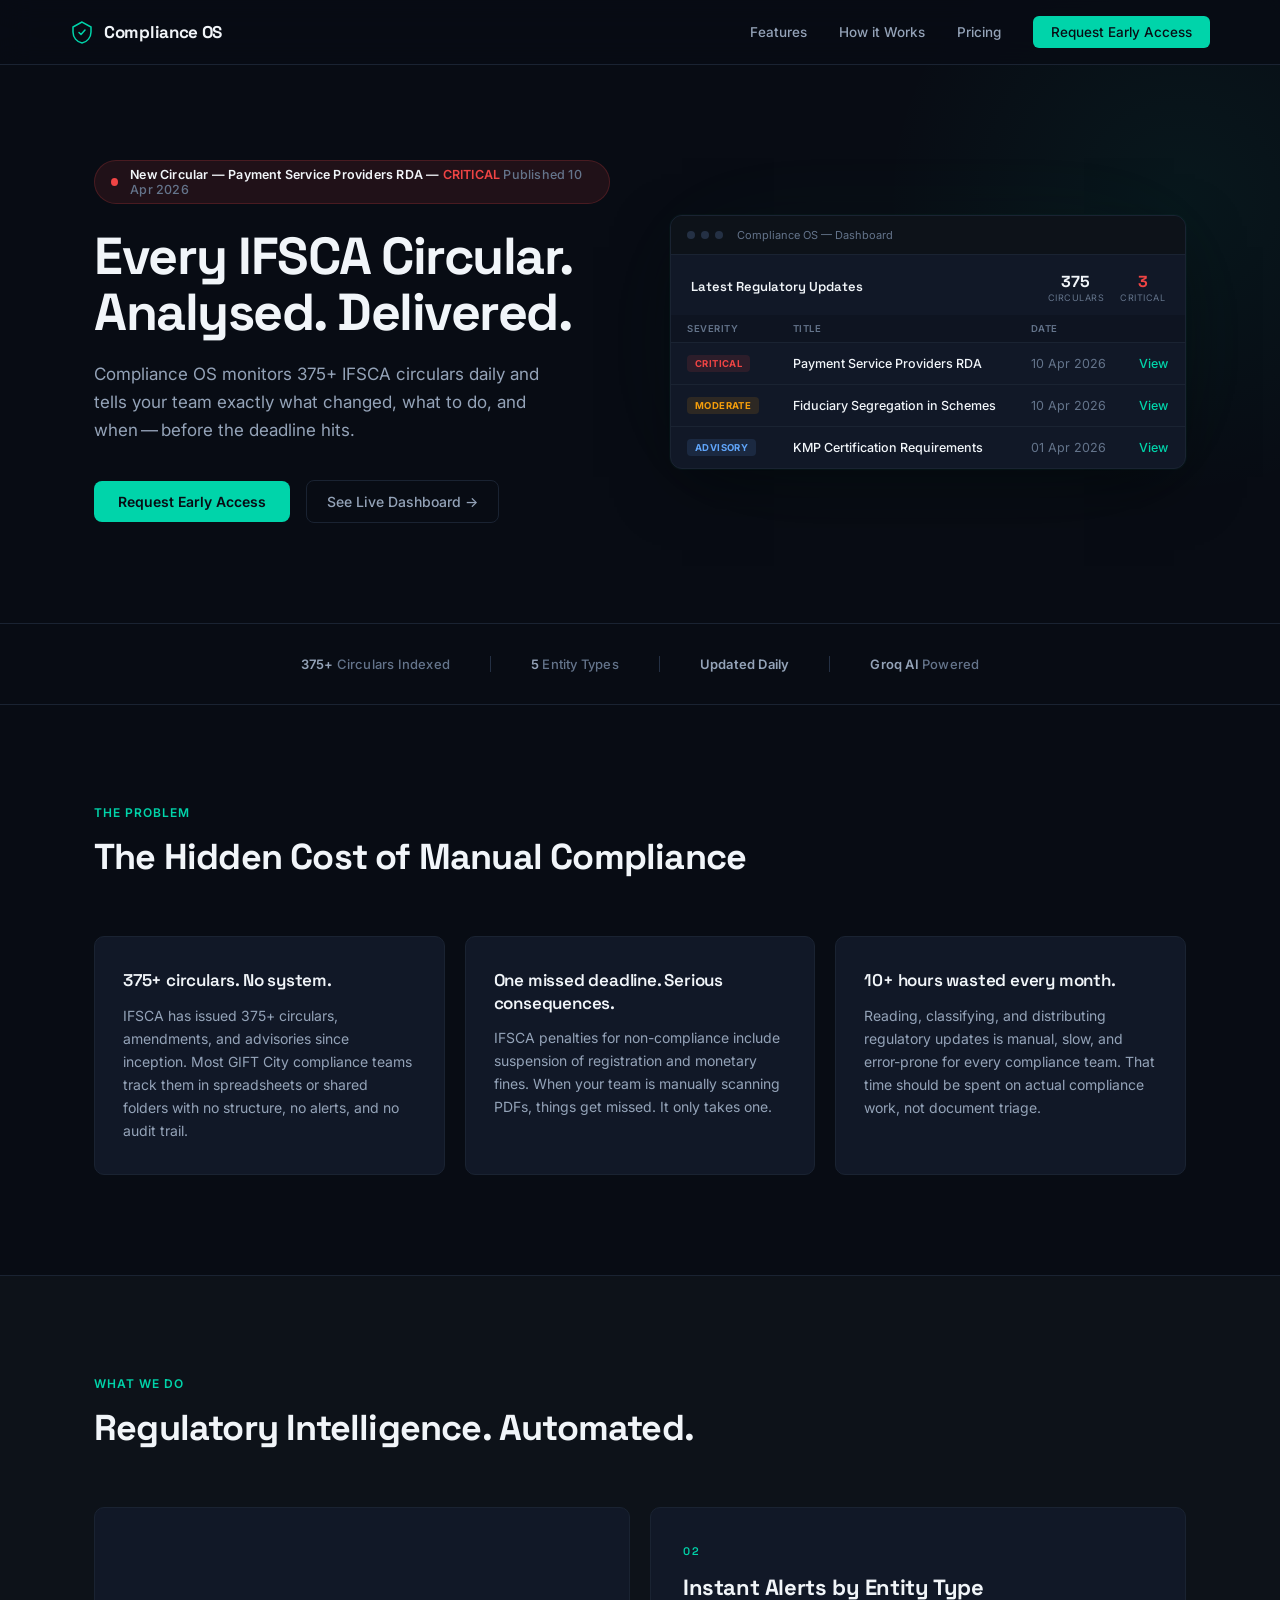
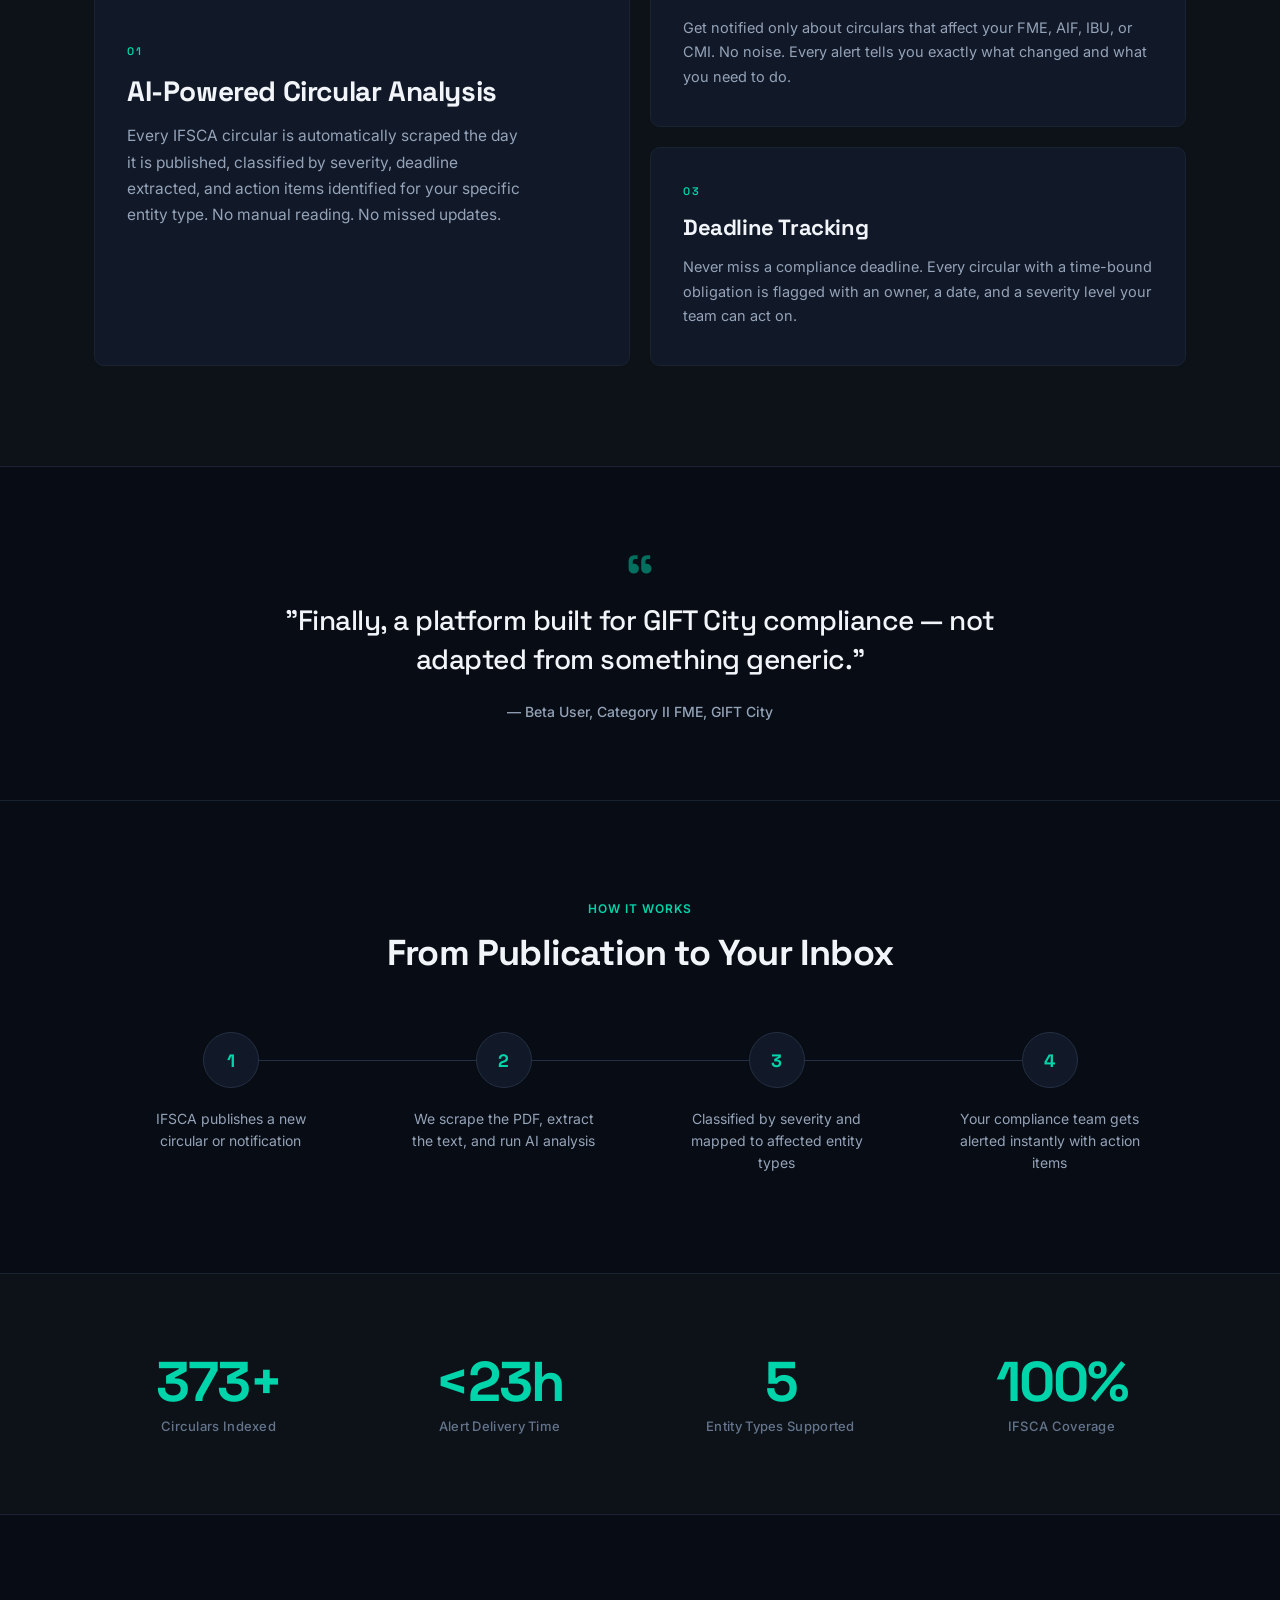
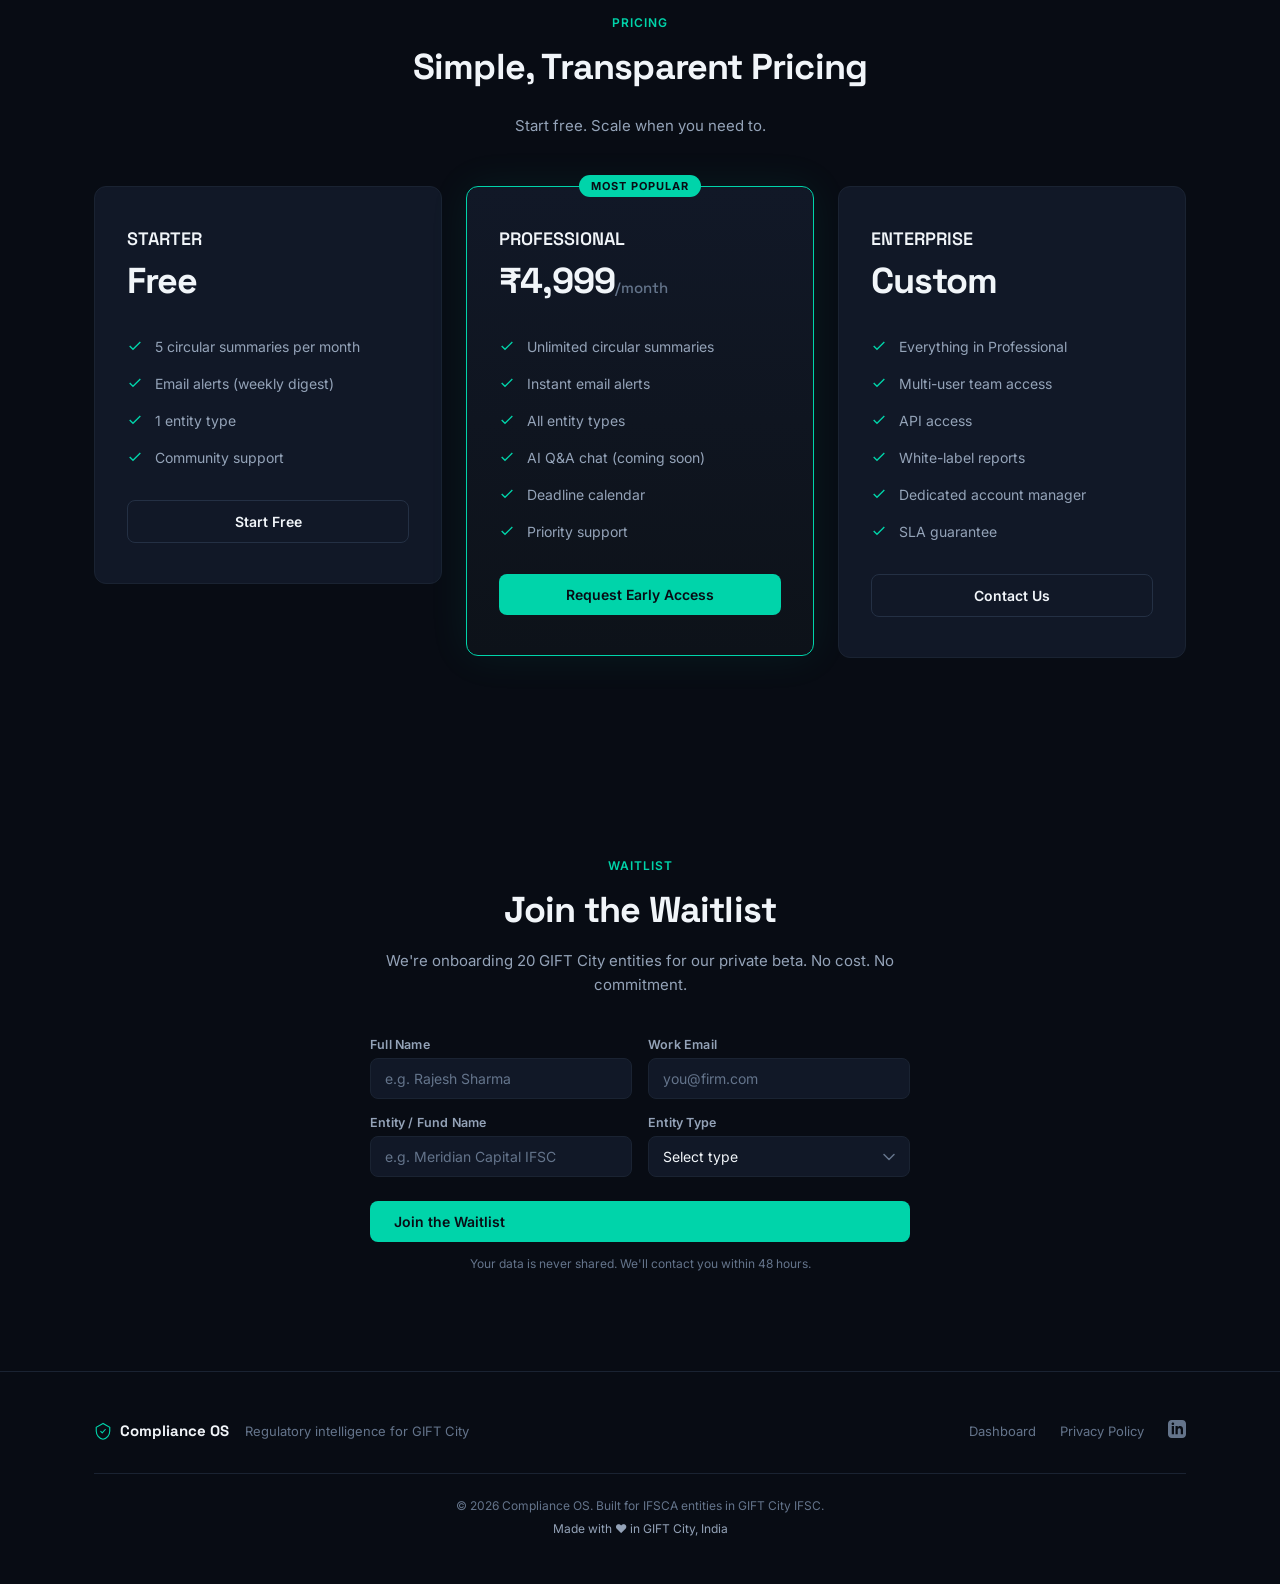
==== index.html @ b089cbf4 "feat: complete auth layer with Supabase cookie storage, dashboard guard, pricing + landing CTA routi" ====
<!DOCTYPE html>
<html lang="en">

<head>
    <meta charset="UTF-8">
    <meta name="viewport" content="width=device-width, initial-scale=1.0">
    <title>Compliance OS — Regulatory Intelligence for GIFT City</title>
    <meta name="description"
        content="Compliance OS monitors 375+ IFSCA circulars daily and tells your compliance team exactly what changed, what to do, and when — before the deadline hits.">
    <link rel="preconnect" href="https://fonts.googleapis.com">
    <link rel="preconnect" href="https://fonts.gstatic.com" crossorigin>
    <link
        href="https://fonts.googleapis.com/css2?family=Inter:wght@400;500;600&family=Space+Grotesk:wght@500;600;700&display=swap"
        rel="stylesheet">
    <style>
        /* ============================================================
           COMPLIANCE OS — Landing Page
           Design: Dark editorial, financial terminal aesthetic
           ============================================================ */

        *,
        *::before,
        *::after {
            margin: 0;
            padding: 0;
            box-sizing: border-box;
        }

        :root {
            --bg-base: #080C14;
            --bg-raised: #0D1219;
            --bg-surface: #111827;
            --bg-surface-hover: #151D2E;
            --border: #1A2332;
            --border-light: #243044;
            --teal: #00D4AA;
            --teal-dim: rgba(0, 212, 170, 0.08);
            --teal-glow: rgba(0, 212, 170, 0.15);
            --red: #EF4444;
            --amber: #F59E0B;
            --blue: #60A5FA;
            --text-primary: #F1F5F9;
            --text-secondary: #94A3B8;
            --text-muted: #64748B;
            --font-heading: 'Space Grotesk', -apple-system, sans-serif;
            --font-body: 'Inter', -apple-system, sans-serif;
        }

        html {
            scroll-behavior: smooth;
        }

        body {
            font-family: var(--font-body);
            background: var(--bg-base);
            color: var(--text-primary);
            -webkit-font-smoothing: antialiased;
            -moz-osx-font-smoothing: grayscale;
            overflow-x: hidden;
        }

        a {
            color: inherit;
            text-decoration: none;
        }

        /* ── Reveal Animations ──────────────────────────────── */

        .reveal {
            opacity: 0;
            transform: translateY(24px);
            transition: opacity 0.7s cubic-bezier(0.16, 1, 0.3, 1),
                transform 0.7s cubic-bezier(0.16, 1, 0.3, 1);
        }

        .reveal.visible {
            opacity: 1;
            transform: translateY(0);
        }

        .reveal-delay-1 {
            transition-delay: 0.1s;
        }

        .reveal-delay-2 {
            transition-delay: 0.2s;
        }

        .reveal-delay-3 {
            transition-delay: 0.3s;
        }

        .reveal-delay-4 {
            transition-delay: 0.4s;
        }

        /* ── Layout ─────────────────────────────────────────── */

        .container {
            max-width: 1140px;
            margin: 0 auto;
            padding: 0 24px;
        }

        section {
            padding: 100px 0;
        }

        /* ── Navbar ─────────────────────────────────────────── */

        .navbar {
            position: fixed;
            top: 0;
            left: 0;
            right: 0;
            z-index: 100;
            padding: 0 24px;
            background: rgba(8, 12, 20, 0.8);
            backdrop-filter: blur(16px);
            -webkit-backdrop-filter: blur(16px);
            border-bottom: 1px solid var(--border);
        }

        .navbar-inner {
            max-width: 1140px;
            margin: 0 auto;
            display: flex;
            align-items: center;
            justify-content: space-between;
            height: 64px;
        }

        .nav-logo {
            display: flex;
            align-items: center;
            gap: 10px;
        }

        .nav-logo svg {
            flex-shrink: 0;
        }

        .nav-logo-text {
            font-family: var(--font-heading);
            font-weight: 700;
            font-size: 17px;
            letter-spacing: -0.3px;
        }

        .nav-links {
            display: flex;
            align-items: center;
            gap: 32px;
        }

        .nav-links a {
            font-size: 13.5px;
            font-weight: 500;
            color: var(--text-secondary);
            transition: color 0.2s;
        }

        .nav-links a:hover {
            color: var(--text-primary);
        }

        .nav-cta {
            font-size: 13px;
            font-weight: 600;
            color: var(--bg-base) !important;
            background: var(--teal);
            padding: 8px 18px;
            border-radius: 6px;
            transition: opacity 0.2s, transform 0.2s;
        }

        .nav-cta:hover {
            opacity: 0.9;
            transform: translateY(-1px);
        }

        .nav-hamburger {
            display: none;
            background: none;
            border: none;
            color: var(--text-primary);
            cursor: pointer;
            padding: 4px;
        }

        /* ── Hero ───────────────────────────────────────────── */

        .hero {
            padding: 160px 0 100px;
            position: relative;
            overflow: hidden;
        }

        .hero-orb {
            position: absolute;
            width: 600px;
            height: 600px;
            border-radius: 50%;
            background: radial-gradient(circle, rgba(0, 212, 170, 0.06) 0%, transparent 70%);
            top: -100px;
            right: -200px;
            animation: orb-drift 20s ease-in-out infinite;
            pointer-events: none;
        }

        @keyframes orb-drift {

            0%,
            100% {
                transform: translate(0, 0) scale(1);
            }

            33% {
                transform: translate(-40px, 30px) scale(1.05);
            }

            66% {
                transform: translate(20px, -20px) scale(0.97);
            }
        }

        .hero-grid {
            display: grid;
            grid-template-columns: 1fr 1fr;
            gap: 60px;
            align-items: center;
            position: relative;
            z-index: 1;
        }

        .hero-eyebrow {
            display: inline-flex;
            align-items: center;
            gap: 8px;
            font-size: 12.5px;
            font-weight: 600;
            letter-spacing: 0.5px;
            text-transform: uppercase;
            color: var(--teal);
            margin-bottom: 20px;
        }

        .hero-eyebrow::before {
            content: '';
            width: 20px;
            height: 1px;
            background: var(--teal);
        }

        .hero h1 {
            font-family: var(--font-heading);
            font-size: 52px;
            font-weight: 700;
            line-height: 1.08;
            letter-spacing: -1.5px;
            margin-bottom: 20px;
        }

        .hero-sub {
            font-size: 17px;
            line-height: 1.65;
            color: var(--text-secondary);
            max-width: 480px;
            margin-bottom: 36px;
        }

        .hero-actions {
            display: flex;
            align-items: center;
            gap: 16px;
        }

        .btn-primary {
            display: inline-flex;
            align-items: center;
            gap: 8px;
            font-family: var(--font-body);
            font-size: 14px;
            font-weight: 600;
            color: var(--bg-base);
            background: var(--teal);
            padding: 12px 24px;
            border-radius: 8px;
            border: none;
            cursor: pointer;
            transition: opacity 0.2s, transform 0.15s;
        }

        .btn-primary:hover {
            opacity: 0.9;
            transform: translateY(-1px);
        }

        .btn-ghost {
            display: inline-flex;
            align-items: center;
            gap: 6px;
            font-family: var(--font-body);
            font-size: 14px;
            font-weight: 500;
            color: var(--text-secondary);
            padding: 12px 20px;
            border-radius: 8px;
            border: 1px solid var(--border);
            background: transparent;
            cursor: pointer;
            transition: color 0.2s, border-color 0.2s;
        }

        .btn-ghost:hover {
            color: var(--text-primary);
            border-color: var(--border-light);
        }

        /* Hero Dashboard Mockup */

        .hero-mockup {
            background: var(--bg-surface);
            border: 1px solid var(--border);
            border-radius: 12px;
            overflow: hidden;
            box-shadow:
                0 0 0 1px rgba(0, 212, 170, 0.03),
                0 20px 60px -12px rgba(0, 0, 0, 0.5),
                0 0 120px -40px rgba(0, 212, 170, 0.08);
        }

        .mockup-bar {
            display: flex;
            align-items: center;
            gap: 6px;
            padding: 12px 16px;
            border-bottom: 1px solid var(--border);
            background: var(--bg-raised);
        }

        .mockup-dot {
            width: 8px;
            height: 8px;
            border-radius: 50%;
            background: var(--border-light);
        }

        .mockup-bar-title {
            font-size: 11px;
            color: var(--text-muted);
            margin-left: 8px;
        }

        .mockup-header {
            display: flex;
            align-items: center;
            justify-content: space-between;
            padding: 16px 20px 12px;
        }

        .mockup-h {
            font-family: var(--font-heading);
            font-size: 13px;
            font-weight: 600;
        }

        .mockup-stats {
            display: flex;
            gap: 16px;
        }

        .mockup-stat {
            text-align: center;
        }

        .mockup-stat-val {
            font-family: var(--font-heading);
            font-size: 16px;
            font-weight: 700;
        }

        .mockup-stat-label {
            font-size: 9px;
            color: var(--text-muted);
            text-transform: uppercase;
            letter-spacing: 0.5px;
        }

        .mockup-table {
            width: 100%;
            border-collapse: collapse;
        }

        .mockup-table th {
            text-align: left;
            padding: 8px 16px;
            font-size: 9.5px;
            font-weight: 600;
            text-transform: uppercase;
            letter-spacing: 0.5px;
            color: var(--text-muted);
            border-bottom: 1px solid var(--border);
            background: rgba(0, 0, 0, 0.15);
        }

        .mockup-table td {
            padding: 12px 16px;
            font-size: 12.5px;
            border-bottom: 1px solid var(--border);
        }

        .mockup-table tr:last-child td {
            border-bottom: none;
        }

        .badge {
            display: inline-block;
            padding: 3px 8px;
            border-radius: 4px;
            font-size: 9.5px;
            font-weight: 700;
            letter-spacing: 0.4px;
            text-transform: uppercase;
        }

        .badge-critical {
            background: rgba(239, 68, 68, 0.12);
            color: var(--red);
        }

        .badge-moderate {
            background: rgba(245, 158, 11, 0.12);
            color: var(--amber);
        }

        .badge-advisory {
            background: rgba(96, 165, 250, 0.12);
            color: var(--blue);
        }

        .mockup-title-text {
            color: var(--text-primary);
            font-weight: 500;
        }

        .mockup-date {
            color: var(--text-muted);
            font-size: 11.5px;
            white-space: nowrap;
        }

        .mockup-view {
            font-size: 11px;
            color: var(--teal);
            font-weight: 500;
            cursor: default;
        }

        /* ── Trust Bar ──────────────────────────────────────── */

        .trust-bar {
            padding: 32px 0;
            border-top: 1px solid var(--border);
            border-bottom: 1px solid var(--border);
        }

        .trust-items {
            display: flex;
            justify-content: center;
            align-items: center;
            gap: 40px;
            flex-wrap: wrap;
        }

        .trust-item {
            font-size: 13px;
            font-weight: 500;
            color: var(--text-muted);
            letter-spacing: 0.2px;
        }

        .trust-item strong {
            color: var(--text-secondary);
            font-weight: 600;
        }

        .trust-divider {
            width: 1px;
            height: 16px;
            background: var(--border-light);
        }

        /* ── Problem Section ────────────────────────────────── */

        .problem {
            background: var(--bg-base);
        }

        .section-label {
            font-size: 12px;
            font-weight: 600;
            letter-spacing: 1px;
            text-transform: uppercase;
            color: var(--teal);
            margin-bottom: 14px;
        }

        .section-heading {
            font-family: var(--font-heading);
            font-size: 36px;
            font-weight: 700;
            letter-spacing: -0.8px;
            margin-bottom: 56px;
        }

        .problem-grid {
            display: grid;
            grid-template-columns: repeat(3, 1fr);
            gap: 20px;
        }

        .problem-card {
            background: var(--bg-surface);
            border: 1px solid var(--border);
            border-radius: 10px;
            padding: 32px 28px;
            transition: border-color 0.3s, transform 0.3s;
        }

        .problem-card:hover {
            border-color: var(--border-light);
            transform: translateY(-2px);
        }

        .problem-card h3 {
            font-family: var(--font-heading);
            font-size: 17px;
            font-weight: 600;
            margin-bottom: 12px;
            line-height: 1.3;
            letter-spacing: -0.2px;
        }

        .problem-card p {
            font-size: 14px;
            line-height: 1.65;
            color: var(--text-secondary);
        }

        /* ── Features Section ───────────────────────────────── */

        .features {
            background: var(--bg-raised);
            border-top: 1px solid var(--border);
            border-bottom: 1px solid var(--border);
        }

        .features-grid {
            display: grid;
            grid-template-columns: 1fr 1fr;
            grid-template-rows: auto auto;
            gap: 20px;
        }

        .feature-card {
            background: var(--bg-surface);
            border: 1px solid var(--border);
            border-radius: 10px;
            padding: 36px 32px;
            transition: border-color 0.3s;
        }

        .feature-card:hover {
            border-color: var(--border-light);
        }

        .feature-card.feature-large {
            grid-row: 1 / 3;
            display: flex;
            flex-direction: column;
            justify-content: center;
        }

        .feature-number {
            font-family: var(--font-heading);
            font-size: 11px;
            font-weight: 600;
            color: var(--teal);
            text-transform: uppercase;
            letter-spacing: 1.5px;
            margin-bottom: 16px;
        }

        .feature-card h3 {
            font-family: var(--font-heading);
            font-size: 22px;
            font-weight: 700;
            letter-spacing: -0.4px;
            margin-bottom: 14px;
            line-height: 1.25;
        }

        .feature-large h3 {
            font-size: 28px;
        }

        .feature-card p {
            font-size: 14.5px;
            line-height: 1.7;
            color: var(--text-secondary);
        }

        .feature-large p {
            font-size: 15.5px;
            max-width: 400px;
        }

        /* ── How It Works ───────────────────────────────────── */

        .how {
            background: var(--bg-base);
        }

        .how .section-heading {
            text-align: center;
        }

        .how .section-label {
            text-align: center;
        }

        .steps {
            display: grid;
            grid-template-columns: repeat(4, 1fr);
            gap: 0;
            position: relative;
        }

        .steps::before {
            content: '';
            position: absolute;
            top: 28px;
            left: calc(12.5% + 14px);
            right: calc(12.5% + 14px);
            height: 1px;
            background: var(--border-light);
        }

        .step {
            text-align: center;
            position: relative;
            padding: 0 16px;
        }

        .step-num {
            width: 56px;
            height: 56px;
            border-radius: 50%;
            border: 1px solid var(--border-light);
            background: var(--bg-surface);
            display: inline-flex;
            align-items: center;
            justify-content: center;
            font-family: var(--font-heading);
            font-size: 18px;
            font-weight: 700;
            color: var(--teal);
            margin-bottom: 20px;
            position: relative;
            z-index: 1;
        }

        .step p {
            font-size: 14px;
            line-height: 1.55;
            color: var(--text-secondary);
            max-width: 200px;
            margin: 0 auto;
        }

        /* ── Stats Section ──────────────────────────────────── */

        .stats-section {
            background: var(--bg-raised);
            border-top: 1px solid var(--border);
            border-bottom: 1px solid var(--border);
            padding: 80px 0;
        }

        .stats-row {
            display: grid;
            grid-template-columns: repeat(4, 1fr);
            gap: 32px;
        }

        .stat-block {
            text-align: center;
        }

        .stat-number {
            font-family: var(--font-heading);
            font-size: 56px;
            font-weight: 700;
            letter-spacing: -2px;
            color: var(--teal);
            line-height: 1;
            margin-bottom: 8px;
        }

        .stat-desc {
            font-size: 13px;
            font-weight: 500;
            color: var(--text-muted);
            letter-spacing: 0.3px;
        }

        /* ── Early Access Form ──────────────────────────────── */

        .cta-section {
            background: var(--bg-base);
        }

        .cta-inner {
            max-width: 540px;
            margin: 0 auto;
        }

        .cta-inner .section-heading {
            text-align: center;
        }

        .cta-sub {
            text-align: center;
            font-size: 15px;
            line-height: 1.6;
            color: var(--text-secondary);
            margin-bottom: 40px;
            margin-top: -40px;
        }

        .form-group {
            margin-bottom: 16px;
        }

        .form-group label {
            display: block;
            font-size: 12.5px;
            font-weight: 600;
            color: var(--text-secondary);
            margin-bottom: 6px;
            letter-spacing: 0.2px;
        }

        .form-group input,
        .form-group select {
            width: 100%;
            padding: 11px 14px;
            background: var(--bg-surface);
            border: 1px solid var(--border);
            border-radius: 8px;
            color: var(--text-primary);
            font-family: var(--font-body);
            font-size: 14px;
            outline: none;
            transition: border-color 0.2s;
            -webkit-appearance: none;
        }

        .form-group input::placeholder {
            color: var(--text-muted);
        }

        .form-group input:focus,
        .form-group select:focus {
            border-color: var(--teal);
        }

        .form-group select {
            background-image: url("data:image/svg+xml,%3Csvg width='12' height='8' viewBox='0 0 12 8' fill='none' xmlns='http://www.w3.org/2000/svg'%3E%3Cpath d='M1 1.5L6 6.5L11 1.5' stroke='%2364748B' stroke-width='1.5' stroke-linecap='round' stroke-linejoin='round'/%3E%3C/svg%3E");
            background-repeat: no-repeat;
            background-position: right 14px center;
            padding-right: 36px;
        }

        .form-row {
            display: grid;
            grid-template-columns: 1fr 1fr;
            gap: 16px;
        }

        .form-submit {
            width: 100%;
            margin-top: 8px;
        }

        .form-note {
            text-align: center;
            font-size: 12px;
            color: var(--text-muted);
            margin-top: 14px;
        }

        /* ── Footer ─────────────────────────────────────────── */

        .footer {
            padding: 48px 0;
            border-top: 1px solid var(--border);
        }

        .footer-inner {
            display: flex;
            align-items: center;
            justify-content: space-between;
            flex-wrap: wrap;
            gap: 16px;
        }

        .footer-left {
            display: flex;
            align-items: center;
            gap: 16px;
        }

        .footer-logo {
            display: flex;
            align-items: center;
            gap: 8px;
        }

        .footer-logo-text {
            font-family: var(--font-heading);
            font-weight: 700;
            font-size: 15px;
        }

        .footer-tagline {
            font-size: 13px;
            color: var(--text-muted);
        }

        .footer-links {
            display: flex;
            align-items: center;
            gap: 24px;
        }

        .footer-links a {
            font-size: 13px;
            color: var(--text-muted);
            transition: color 0.2s;
        }

        .footer-links a:hover {
            color: var(--text-secondary);
        }

        .footer-copy {
            width: 100%;
            text-align: center;
            font-size: 12px;
            color: var(--text-muted);
            margin-top: 32px;
            padding-top: 24px;
            border-top: 1px solid var(--border);
        }

        /* ── Ticker ─────────────────────────────────────────── */
        .hero-ticker {
            display: inline-flex;
            align-items: center;
            gap: 12px;
            background: rgba(239, 68, 68, 0.1);
            border: 1px solid rgba(239, 68, 68, 0.2);
            padding: 6px 16px;
            border-radius: 100px;
            font-size: 12.5px;
            font-weight: 600;
            color: var(--text-primary);
            margin-bottom: 24px;
            letter-spacing: 0.2px;
        }

        .ticker-dot {
            width: 8px;
            height: 8px;
            background: var(--red);
            border-radius: 50%;
            position: relative;
        }

        .ticker-dot::after {
            content: '';
            position: absolute;
            top: -4px;
            left: -4px;
            right: -4px;
            bottom: -4px;
            border-radius: 50%;
            border: 2px solid var(--red);
            opacity: 0;
            animation: pulse 2s cubic-bezier(0.4, 0, 0.6, 1) infinite;
        }

        .ticker-highlight {
            color: var(--red);
        }

        .ticker-muted {
            color: var(--text-muted);
            font-weight: 500;
        }

        @keyframes pulse {
            0% {
                transform: scale(0.5);
                opacity: 0;
            }

            50% {
                opacity: 0.5;
            }

            100% {
                transform: scale(1.5);
                opacity: 0;
            }
        }

        /* ── Social Proof ───────────────────────────────────── */
        .testimonial {
            background: var(--bg-base);
            border-bottom: 1px solid var(--border);
            text-align: center;
            padding: 80px 0;
        }

        .testimonial-inner {
            max-width: 800px;
            margin: 0 auto;
        }

        .testimonial blockquote {
            font-family: var(--font-heading);
            font-size: 28px;
            line-height: 1.4;
            font-weight: 500;
            color: var(--text-primary);
            margin-bottom: 24px;
            position: relative;
            letter-spacing: -0.5px;
        }

        .testimonial blockquote::before {
            content: '\201C';
            display: block;
            font-size: 64px;
            color: var(--teal);
            line-height: 1;
            margin-bottom: -10px;
            opacity: 0.5;
        }

        .testimonial cite {
            display: block;
            font-style: normal;
            font-size: 14px;
            color: var(--text-secondary);
            font-weight: 500;
        }

        /* ── Pricing ────────────────────────────────────────── */
        .pricing {
            background: var(--bg-base);
        }

        .pricing-grid {
            display: grid;
            grid-template-columns: repeat(3, 1fr);
            gap: 24px;
            margin-top: 48px;
            align-items: start;
        }

        .pricing-card {
            background: var(--bg-surface);
            border: 1px solid var(--border);
            border-radius: 12px;
            padding: 40px 32px;
            position: relative;
            transition: transform 0.3s, border-color 0.3s;
        }

        .pricing-card:hover {
            border-color: var(--border-light);
            transform: translateY(-4px);
        }

        .pricing-card.popular {
            border-color: var(--teal);
            box-shadow: 0 0 40px rgba(0, 212, 170, 0.08);
            background: linear-gradient(180deg, rgba(17, 24, 39, 1) 0%, rgba(13, 18, 25, 1) 100%);
        }

        .pricing-badge {
            position: absolute;
            top: -12px;
            left: 50%;
            transform: translateX(-50%);
            background: var(--teal);
            color: var(--bg-base);
            font-size: 11px;
            font-weight: 700;
            padding: 4px 12px;
            border-radius: 100px;
            text-transform: uppercase;
            letter-spacing: 1px;
        }

        .pricing-tier {
            font-family: var(--font-heading);
            font-size: 18px;
            font-weight: 600;
            color: var(--text-primary);
            margin-bottom: 8px;
        }

        .pricing-price {
            font-family: var(--font-heading);
            font-size: 36px;
            font-weight: 700;
            margin-bottom: 8px;
            letter-spacing: -1px;
        }

        .pricing-price span {
            font-size: 15px;
            color: var(--text-muted);
            font-weight: 500;
            letter-spacing: 0;
        }

        .pricing-features {
            list-style: none;
            margin: 32px 0;
        }

        .pricing-features li {
            display: flex;
            align-items: flex-start;
            gap: 12px;
            font-size: 14px;
            color: var(--text-secondary);
            margin-bottom: 16px;
            line-height: 1.5;
        }

        .pricing-features li svg {
            flex-shrink: 0;
            color: var(--teal);
            margin-top: 2px;
        }

        .pricing-btn {
            display: block;
            width: 100%;
            text-align: center;
            padding: 12px;
            border-radius: 8px;
            font-size: 14px;
            font-weight: 600;
            transition: opacity 0.2s;
        }

        .pricing-btn-primary {
            background: var(--teal);
            color: var(--bg-base);
        }

        .pricing-btn-secondary {
            background: transparent;
            color: var(--text-primary);
            border: 1px solid var(--border-light);
        }

        .pricing-btn-primary:hover,
        .pricing-btn-secondary:hover {
            opacity: 0.9;
        }

        /* ── Mobile Responsive ──────────────────────────────── */

        @media (max-width: 900px) {
            .hero-grid {
                grid-template-columns: 1fr;
                gap: 48px;
            }

            .hero {
                padding: 120px 0 60px;
            }

            .hero h1 {
                font-size: 38px;
            }

            .problem-grid {
                grid-template-columns: 1fr;
            }

            .features-grid {
                grid-template-columns: 1fr;
            }

            .pricing-grid {
                grid-template-columns: 1fr;
            }

            .feature-card.feature-large {
                grid-row: auto;
            }

            .steps {
                grid-template-columns: 1fr 1fr;
                gap: 40px 0;
            }

            .steps::before {
                display: none;
            }

            .stats-row {
                grid-template-columns: 1fr 1fr;
                gap: 40px;
            }

            .section-heading {
                font-size: 28px;
            }
        }

        @media (max-width: 640px) {
            .nav-links {
                display: none;
                position: absolute;
                top: 64px;
                left: 0;
                right: 0;
                background: var(--bg-raised);
                border-bottom: 1px solid var(--border);
                flex-direction: column;
                padding: 20px 24px;
                gap: 16px;
            }

            .nav-links.open {
                display: flex;
            }

            .nav-hamburger {
                display: block;
            }

            .hero h1 {
                font-size: 32px;
            }

            .hero-sub {
                font-size: 15px;
            }

            .hero-actions {
                flex-direction: column;
                align-items: flex-start;
            }

            .steps {
                grid-template-columns: 1fr;
            }

            .stats-row {
                grid-template-columns: 1fr 1fr;
            }

            .stat-number {
                font-size: 42px;
            }

            .form-row {
                grid-template-columns: 1fr;
            }

            .footer-inner {
                flex-direction: column;
                align-items: flex-start;
            }

            .trust-items {
                gap: 20px;
            }

            .trust-divider {
                display: none;
            }
        }
    </style>
</head>

<body>

    <!-- ── Navbar ──────────────────────────────────────── -->
    <nav class="navbar">
        <div class="navbar-inner">
            <a href="#" class="nav-logo">
                <svg width="24" height="24" viewBox="0 0 24 24" fill="none">
                    <path d="M12 2L3 7V12C3 17.25 6.75 22.13 12 23C17.25 22.13 21 17.25 21 12V7L12 2Z" stroke="#00D4AA"
                        stroke-width="1.5" fill="none" />
                    <path d="M9 12.5L11 14.5L15 10" stroke="#00D4AA" stroke-width="1.5" stroke-linecap="round"
                        stroke-linejoin="round" />
                </svg>
                <span class="nav-logo-text">Compliance OS</span>
            </a>
            <div class="nav-links" id="navLinks">
                <a href="#features">Features</a>
                <a href="#how-it-works">How it Works</a>
                <a href="#pricing">Pricing</a>
                <a href="auth.html" class="nav-cta">Request Early Access</a>
            </div>
            <button class="nav-hamburger" id="navToggle" aria-label="Menu">
                <svg width="22" height="22" viewBox="0 0 24 24" fill="none" stroke="currentColor" stroke-width="2">
                    <line x1="3" y1="6" x2="21" y2="6" />
                    <line x1="3" y1="12" x2="21" y2="12" />
                    <line x1="3" y1="18" x2="21" y2="18" />
                </svg>
            </button>
        </div>
    </nav>

    <!-- ── Hero ────────────────────────────────────────── -->
    <section class="hero" id="hero">
        <div class="hero-orb"></div>
        <div class="container">
            <div class="hero-grid">
                <div class="hero-copy">
                    <div class="hero-ticker reveal">
                        <span class="ticker-dot"></span>
                        <span>New Circular &mdash; Payment Service Providers RDA &mdash; <span
                                class="ticker-highlight">CRITICAL</span> <span class="ticker-muted">Published 10 Apr
                                2026</span></span>
                    </div>
                    <h1 class="reveal reveal-delay-1">Every IFSCA Circular.<br>Analysed. Delivered.</h1>
                    <p class="hero-sub reveal reveal-delay-2">Compliance OS monitors 375+ IFSCA circulars daily and
                        tells your team exactly what changed, what to do, and when&thinsp;&mdash;&thinsp;before the
                        deadline hits.</p>
                    <div class="hero-actions reveal reveal-delay-3">
                        <a href="auth.html" class="btn-primary">Request Early Access</a>
                        <a href="/auth" class="btn-ghost">See Live Dashboard →</a>
                    </div>
                </div>
                <div class="reveal reveal-delay-2">
                    <div class="hero-mockup">
                        <div class="mockup-bar">
                            <span class="mockup-dot"></span>
                            <span class="mockup-dot"></span>
                            <span class="mockup-dot"></span>
                            <span class="mockup-bar-title">Compliance OS &mdash; Dashboard</span>
                        </div>
                        <div class="mockup-header">
                            <span class="mockup-h">Latest Regulatory Updates</span>
                            <div class="mockup-stats">
                                <div class="mockup-stat">
                                    <div class="mockup-stat-val">375</div>
                                    <div class="mockup-stat-label">Circulars</div>
                                </div>
                                <div class="mockup-stat">
                                    <div class="mockup-stat-val" style="color:var(--red);">3</div>
                                    <div class="mockup-stat-label">Critical</div>
                                </div>
                            </div>
                        </div>
                        <table class="mockup-table">
                            <thead>
                                <tr>
                                    <th>Severity</th>
                                    <th>Title</th>
                                    <th>Date</th>
                                    <th></th>
                                </tr>
                            </thead>
                            <tbody>
                                <tr>
                                    <td><span class="badge badge-critical">Critical</span></td>
                                    <td class="mockup-title-text">Payment Service Providers RDA</td>
                                    <td class="mockup-date">10 Apr 2026</td>
                                    <td class="mockup-view">View</td>
                                </tr>
                                <tr>
                                    <td><span class="badge badge-moderate">Moderate</span></td>
                                    <td class="mockup-title-text">Fiduciary Segregation in Schemes</td>
                                    <td class="mockup-date">10 Apr 2026</td>
                                    <td class="mockup-view">View</td>
                                </tr>
                                <tr>
                                    <td><span class="badge badge-advisory">Advisory</span></td>
                                    <td class="mockup-title-text">KMP Certification Requirements</td>
                                    <td class="mockup-date">01 Apr 2026</td>
                                    <td class="mockup-view">View</td>
                                </tr>
                            </tbody>
                        </table>
                    </div>
                </div>
            </div>
        </div>
    </section>

    <!-- ── Trust Bar ───────────────────────────────────── -->
    <div class="trust-bar">
        <div class="container">
            <div class="trust-items">
                <span class="trust-item"><strong>375+</strong> Circulars Indexed</span>
                <span class="trust-divider"></span>
                <span class="trust-item"><strong>5</strong> Entity Types</span>
                <span class="trust-divider"></span>
                <span class="trust-item"><strong>Updated Daily</strong></span>
                <span class="trust-divider"></span>
                <span class="trust-item"><strong>Groq AI</strong> Powered</span>
            </div>
        </div>
    </div>

    <!-- ── Problem Section ─────────────────────────────── -->
    <section class="problem" id="problem">
        <div class="container">
            <div class="section-label reveal">The Problem</div>
            <h2 class="section-heading reveal reveal-delay-1">The Hidden Cost of Manual Compliance</h2>
            <div class="problem-grid">
                <div class="problem-card reveal reveal-delay-1">
                    <h3>375+ circulars. No system.</h3>
                    <p>IFSCA has issued 375+ circulars, amendments, and advisories since inception. Most GIFT City
                        compliance teams track them in spreadsheets or shared folders with no structure, no alerts, and
                        no audit trail.</p>
                </div>
                <div class="problem-card reveal reveal-delay-2">
                    <h3>One missed deadline. Serious consequences.</h3>
                    <p>IFSCA penalties for non-compliance include suspension of registration and monetary fines. When
                        your team is manually scanning PDFs, things get missed. It only takes one.</p>
                </div>
                <div class="problem-card reveal reveal-delay-3">
                    <h3>10+ hours wasted every month.</h3>
                    <p>Reading, classifying, and distributing regulatory updates is manual, slow, and error-prone for
                        every compliance team. That time should be spent on actual compliance work, not document triage.
                    </p>
                </div>
            </div>
        </div>
    </section>

    <!-- ── Features Section ────────────────────────────── -->
    <section class="features" id="features">
        <div class="container">
            <div class="section-label reveal">What We Do</div>
            <h2 class="section-heading reveal reveal-delay-1">Regulatory Intelligence. Automated.</h2>
            <div class="features-grid">
                <div class="feature-card feature-large reveal reveal-delay-1">
                    <div class="feature-number">01</div>
                    <h3>AI-Powered Circular Analysis</h3>
                    <p>Every IFSCA circular is automatically scraped the day it is published, classified by severity,
                        deadline extracted, and action items identified for your specific entity type. No manual
                        reading. No missed updates.</p>
                </div>
                <div class="feature-card reveal reveal-delay-2">
                    <div class="feature-number">02</div>
                    <h3>Instant Alerts by Entity Type</h3>
                    <p>Get notified only about circulars that affect your FME, AIF, IBU, or CMI. No noise. Every alert
                        tells you exactly what changed and what you need to do.</p>
                </div>
                <div class="feature-card reveal reveal-delay-3">
                    <div class="feature-number">03</div>
                    <h3>Deadline Tracking</h3>
                    <p>Never miss a compliance deadline. Every circular with a time-bound obligation is flagged with an
                        owner, a date, and a severity level your team can act on.</p>
                </div>
            </div>
        </div>
    </section>

    <!-- ── Testimonial ─────────────────────────────────── -->
    <section class="testimonial">
        <div class="container reveal">
            <div class="testimonial-inner">
                <blockquote>"Finally, a platform built for GIFT City compliance &mdash; not adapted from something
                    generic."</blockquote>
                <cite>&mdash; Beta User, Category II FME, GIFT City</cite>
            </div>
        </div>
    </section>

    <!-- ── How It Works ────────────────────────────────── -->
    <section class="how" id="how-it-works">
        <div class="container">
            <div class="section-label reveal">How It Works</div>
            <h2 class="section-heading reveal reveal-delay-1">From Publication to Your Inbox</h2>
            <div class="steps">
                <div class="step reveal reveal-delay-1">
                    <div class="step-num">1</div>
                    <p>IFSCA publishes a new circular or notification</p>
                </div>
                <div class="step reveal reveal-delay-2">
                    <div class="step-num">2</div>
                    <p>We scrape the PDF, extract the text, and run AI analysis</p>
                </div>
                <div class="step reveal reveal-delay-3">
                    <div class="step-num">3</div>
                    <p>Classified by severity and mapped to affected entity types</p>
                </div>
                <div class="step reveal reveal-delay-4">
                    <div class="step-num">4</div>
                    <p>Your compliance team gets alerted instantly with action items</p>
                </div>
            </div>
        </div>
    </section>

    <!-- ── Stats Section ───────────────────────────────── -->
    <section class="stats-section">
        <div class="container">
            <div class="stats-row">
                <div class="stat-block reveal reveal-delay-1">
                    <div class="stat-number"><span class="stat-counter" data-target="375" data-suffix="+">0+</span>
                    </div>
                    <div class="stat-desc">Circulars Indexed</div>
                </div>
                <div class="stat-block reveal reveal-delay-2">
                    <div class="stat-number">&lt;<span class="stat-counter" data-target="24" data-suffix="h">0h</span>
                    </div>
                    <div class="stat-desc">Alert Delivery Time</div>
                </div>
                <div class="stat-block reveal reveal-delay-3">
                    <div class="stat-number">5</div>
                    <div class="stat-desc">Entity Types Supported</div>
                </div>
                <div class="stat-block reveal reveal-delay-4">
                    <div class="stat-number">100%</div>
                    <div class="stat-desc">IFSCA Coverage</div>
                </div>
            </div>
        </div>
    </section>

    <!-- ── Pricing ─────────────────────────────────────── -->
    <section class="pricing" id="pricing">
        <div class="container">
            <div class="section-label reveal" style="text-align:center;">Pricing</div>
            <h2 class="section-heading reveal reveal-delay-1" style="text-align:center; margin-bottom: 24px;">Simple,
                Transparent Pricing</h2>
            <p class="cta-sub reveal reveal-delay-2" style="margin-top:0;">Start free. Scale when you need to.</p>

            <div class="pricing-grid">
                <!-- Starter -->
                <div class="pricing-card reveal reveal-delay-1">
                    <div class="pricing-tier">STARTER</div>
                    <div class="pricing-price">Free</div>
                    <ul class="pricing-features">
                        <li><svg width="16" height="16" viewBox="0 0 24 24" fill="none" stroke="currentColor"
                                stroke-width="2">
                                <polyline points="20 6 9 17 4 12" />
                            </svg> 5 circular summaries per month</li>
                        <li><svg width="16" height="16" viewBox="0 0 24 24" fill="none" stroke="currentColor"
                                stroke-width="2">
                                <polyline points="20 6 9 17 4 12" />
                            </svg> Email alerts (weekly digest)</li>
                        <li><svg width="16" height="16" viewBox="0 0 24 24" fill="none" stroke="currentColor"
                                stroke-width="2">
                                <polyline points="20 6 9 17 4 12" />
                            </svg> 1 entity type</li>
                        <li><svg width="16" height="16" viewBox="0 0 24 24" fill="none" stroke="currentColor"
                                stroke-width="2">
                                <polyline points="20 6 9 17 4 12" />
                            </svg> Community support</li>
                    </ul>
                    <a href="auth.html" class="pricing-btn pricing-btn-secondary">Start Free</a>
                </div>

                <!-- Professional -->
                <div class="pricing-card popular reveal reveal-delay-2">
                    <div class="pricing-badge">Most Popular</div>
                    <div class="pricing-tier">PROFESSIONAL</div>
                    <div class="pricing-price">₹4,999<span>/month</span></div>
                    <ul class="pricing-features">
                        <li><svg width="16" height="16" viewBox="0 0 24 24" fill="none" stroke="currentColor"
                                stroke-width="2">
                                <polyline points="20 6 9 17 4 12" />
                            </svg> Unlimited circular summaries</li>
                        <li><svg width="16" height="16" viewBox="0 0 24 24" fill="none" stroke="currentColor"
                                stroke-width="2">
                                <polyline points="20 6 9 17 4 12" />
                            </svg> Instant email alerts</li>
                        <li><svg width="16" height="16" viewBox="0 0 24 24" fill="none" stroke="currentColor"
                                stroke-width="2">
                                <polyline points="20 6 9 17 4 12" />
                            </svg> All entity types</li>
                        <li><svg width="16" height="16" viewBox="0 0 24 24" fill="none" stroke="currentColor"
                                stroke-width="2">
                                <polyline points="20 6 9 17 4 12" />
                            </svg> AI Q&A chat (coming soon)</li>
                        <li><svg width="16" height="16" viewBox="0 0 24 24" fill="none" stroke="currentColor"
                                stroke-width="2">
                                <polyline points="20 6 9 17 4 12" />
                            </svg> Deadline calendar</li>
                        <li><svg width="16" height="16" viewBox="0 0 24 24" fill="none" stroke="currentColor"
                                stroke-width="2">
                                <polyline points="20 6 9 17 4 12" />
                            </svg> Priority support</li>
                    </ul>
                    <a href="auth.html" class="pricing-btn pricing-btn-primary">Request Early Access</a>
                </div>

                <!-- Enterprise -->
                <div class="pricing-card reveal reveal-delay-3">
                    <div class="pricing-tier">ENTERPRISE</div>
                    <div class="pricing-price">Custom</div>
                    <ul class="pricing-features">
                        <li><svg width="16" height="16" viewBox="0 0 24 24" fill="none" stroke="currentColor"
                                stroke-width="2">
                                <polyline points="20 6 9 17 4 12" />
                            </svg> Everything in Professional</li>
                        <li><svg width="16" height="16" viewBox="0 0 24 24" fill="none" stroke="currentColor"
                                stroke-width="2">
                                <polyline points="20 6 9 17 4 12" />
                            </svg> Multi-user team access</li>
                        <li><svg width="16" height="16" viewBox="0 0 24 24" fill="none" stroke="currentColor"
                                stroke-width="2">
                                <polyline points="20 6 9 17 4 12" />
                            </svg> API access</li>
                        <li><svg width="16" height="16" viewBox="0 0 24 24" fill="none" stroke="currentColor"
                                stroke-width="2">
                                <polyline points="20 6 9 17 4 12" />
                            </svg> White-label reports</li>
                        <li><svg width="16" height="16" viewBox="0 0 24 24" fill="none" stroke="currentColor"
                                stroke-width="2">
                                <polyline points="20 6 9 17 4 12" />
                            </svg> Dedicated account manager</li>
                        <li><svg width="16" height="16" viewBox="0 0 24 24" fill="none" stroke="currentColor"
                                stroke-width="2">
                                <polyline points="20 6 9 17 4 12" />
                            </svg> SLA guarantee</li>
                    </ul>
                    <a href="auth.html" class="pricing-btn pricing-btn-secondary">Contact Us</a>
                </div>
            </div>
        </div>
    </section>

    <!-- ── Early Access ────────────────────────────────── -->
    <section class="cta-section" id="early-access">
        <div class="container">
            <div class="cta-inner">
                <div class="section-label reveal" style="text-align:center;">Waitlist</div>
                <h2 class="section-heading reveal reveal-delay-1">Join the Waitlist</h2>
                <p class="cta-sub reveal reveal-delay-2">We're onboarding 20 GIFT City entities for our private beta. No
                    cost. No commitment.</p>
                <form id="earlyAccessForm" action="https://formspree.io/f/xlganejn" method="POST"
                    class="reveal reveal-delay-3" onsubmit="return handleSubmit(event)">
                    <input type="hidden" name="_subject" value="New Compliance OS Beta Request">
                    <div class="form-row">
                        <div class="form-group">
                            <label for="fullName">Full Name</label>
                            <input type="text" id="fullName" name="fullName" placeholder="e.g. Rajesh Sharma" required>
                        </div>
                        <div class="form-group">
                            <label for="email">Work Email</label>
                            <input type="email" id="email" name="email" placeholder="you@firm.com" required>
                        </div>
                    </div>
                    <div class="form-row">
                        <div class="form-group">
                            <label for="entityName">Entity / Fund Name</label>
                            <input type="text" id="entityName" name="entityName"
                                placeholder="e.g. Meridian Capital IFSC" required>
                        </div>
                        <div class="form-group">
                            <label for="entityType">Entity Type</label>
                            <select id="entityType" name="entityType" required>
                                <option value="" disabled selected>Select type</option>
                                <option value="fme_authorised">Authorised FME</option>
                                <option value="fme_non_retail">Registered FME Non-Retail</option>
                                <option value="fme_retail">Registered FME Retail</option>
                                <option value="ibu">IBU (International Banking Unit)</option>
                                <option value="cmi">Capital Market Intermediary</option>
                                <option value="other">Other GIFT City Entity</option>
                            </select>
                        </div>
                    </div>
                    <button type="submit" class="btn-primary form-submit" id="submitBtn">Join the Waitlist</button>
                    <p class="form-note">Your data is never shared. We'll contact you within 48 hours.</p>
                </form>
            </div>
        </div>
    </section>

    <!-- ── Footer ──────────────────────────────────────── -->
    <footer class="footer">
        <div class="container">
            <div class="footer-inner">
                <div class="footer-left">
                    <div class="footer-logo">
                        <svg width="18" height="18" viewBox="0 0 24 24" fill="none">
                            <path d="M12 2L3 7V12C3 17.25 6.75 22.13 12 23C17.25 22.13 21 17.25 21 12V7L12 2Z"
                                stroke="#00D4AA" stroke-width="1.5" fill="none" />
                            <path d="M9 12.5L11 14.5L15 10" stroke="#00D4AA" stroke-width="1.5" stroke-linecap="round"
                                stroke-linejoin="round" />
                        </svg>
                        <span class="footer-logo-text">Compliance OS</span>
                    </div>
                    <span class="footer-tagline">Regulatory intelligence for GIFT City</span>
                </div>
                <div class="footer-links">
                    <a href="index.html">Dashboard</a>
                    <a href="#">Privacy Policy</a>
                    <a href="#" aria-label="LinkedIn">
                        <svg width="18" height="18" viewBox="0 0 24 24" fill="currentColor">
                            <path
                                d="M19 0h-14c-2.761 0-5 2.239-5 5v14c0 2.761 2.239 5 5 5h14c2.762 0 5-2.239 5-5v-14c0-2.761-2.238-5-5-5zm-11 19h-3v-11h3v11zm-1.5-12.268c-.966 0-1.75-.79-1.75-1.764s.784-1.764 1.75-1.764 1.75.79 1.75 1.764-.783 1.764-1.75 1.764zm13.5 12.268h-3v-5.604c0-3.368-4-3.113-4 0v5.604h-3v-11h3v1.765c1.396-2.586 7-2.777 7 2.476v6.759z" />
                        </svg>
                    </a>
                </div>
            </div>
            <div class="footer-copy">
                &copy; 2026 Compliance OS. Built for IFSCA entities in GIFT City IFSC. <br><span
                    style="display:inline-block; margin-top:8px; color:var(--text-secondary);">Made with ❤️ in GIFT
                    City, India</span>
            </div>
        </div>
    </footer>

    <script>
        /* ── Number Counter ─────────────────────────────── */
        const countUp = (el) => {
            const target = parseInt(el.getAttribute('data-target'));
            const suffix = el.getAttribute('data-suffix') || '';
            const duration = 1500; // 1.5 seconds
            const start = performance.now();

            const update = (currentTime) => {
                const elapsed = currentTime - start;
                const progress = Math.min(elapsed / duration, 1);

                // easeOutQuart
                const ease = 1 - Math.pow(1 - progress, 4);

                const currentObj = Math.floor(target * ease);
                el.innerText = currentObj + suffix;

                if (progress < 1) {
                    requestAnimationFrame(update);
                } else {
                    el.innerText = target + suffix;
                }
            };
            requestAnimationFrame(update);
        };

        const statObserver = new IntersectionObserver((entries) => {
            entries.forEach(entry => {
                if (entry.isIntersecting) {
                    const counters = entry.target.querySelectorAll('.stat-counter');
                    counters.forEach(countUp);
                    statObserver.unobserve(entry.target);
                }
            });
        }, { threshold: 0.5 });

        const statsSection = document.querySelector('.stats-section');
        if (statsSection) statObserver.observe(statsSection);

        /* ── Scroll Reveal ──────────────────────────────── */
        const observer = new IntersectionObserver((entries) => {
            entries.forEach(entry => {
                if (entry.isIntersecting) {
                    entry.target.classList.add('visible');
                }
            });
        }, { threshold: 0.12, rootMargin: '0px 0px -40px 0px' });

        document.querySelectorAll('.reveal').forEach(el => observer.observe(el));

        /* ── Mobile Nav ─────────────────────────────────── */
        document.getElementById('navToggle').addEventListener('click', () => {
            document.getElementById('navLinks').classList.toggle('open');
        });

        /* ── Smooth Scroll ──────────────────────────────── */
        document.querySelectorAll('a[href^="#"]').forEach(a => {
            a.addEventListener('click', e => {
                e.preventDefault();
                const target = document.querySelector(a.getAttribute('href'));
                if (target) {
                    target.scrollIntoView({ behavior: 'smooth', block: 'start' });
                    document.getElementById('navLinks').classList.remove('open');
                }
            });
        });

        /* ── Form Submit ────────────────────────────────── */
        async function handleSubmit(e) {
            e.preventDefault();
            const form = e.target;
            const btn = document.getElementById('submitBtn');
            const original = btn.textContent;
            btn.textContent = 'Submitting...';
            btn.disabled = true;

            const formData = new FormData(form);

            try {
                const response = await fetch(form.action, {
                    method: form.method,
                    body: formData,
                    headers: { 'Accept': 'application/json' }
                });

                if (response.ok) {
                    btn.textContent = "✅ Request received. We'll contact you within 48 hours.";
                    btn.style.background = '#059669';
                    setTimeout(() => {
                        btn.textContent = original;
                        btn.style.background = '';
                        btn.disabled = false;
                        form.reset();
                    }, 4000);
                } else {
                    btn.textContent = 'Error sending request';
                    btn.style.background = '#EF4444';
                    setTimeout(() => {
                        btn.textContent = original;
                        btn.style.background = '';
                        btn.disabled = false;
                    }, 3000);
                }
            } catch (err) {
                btn.textContent = 'Network Error';
                btn.style.background = '#EF4444';
                setTimeout(() => {
                    btn.textContent = original;
                    btn.style.background = '';
                    btn.disabled = false;
                }, 3000);
            }

            return false;
        }
    </script>
</body>

</html>
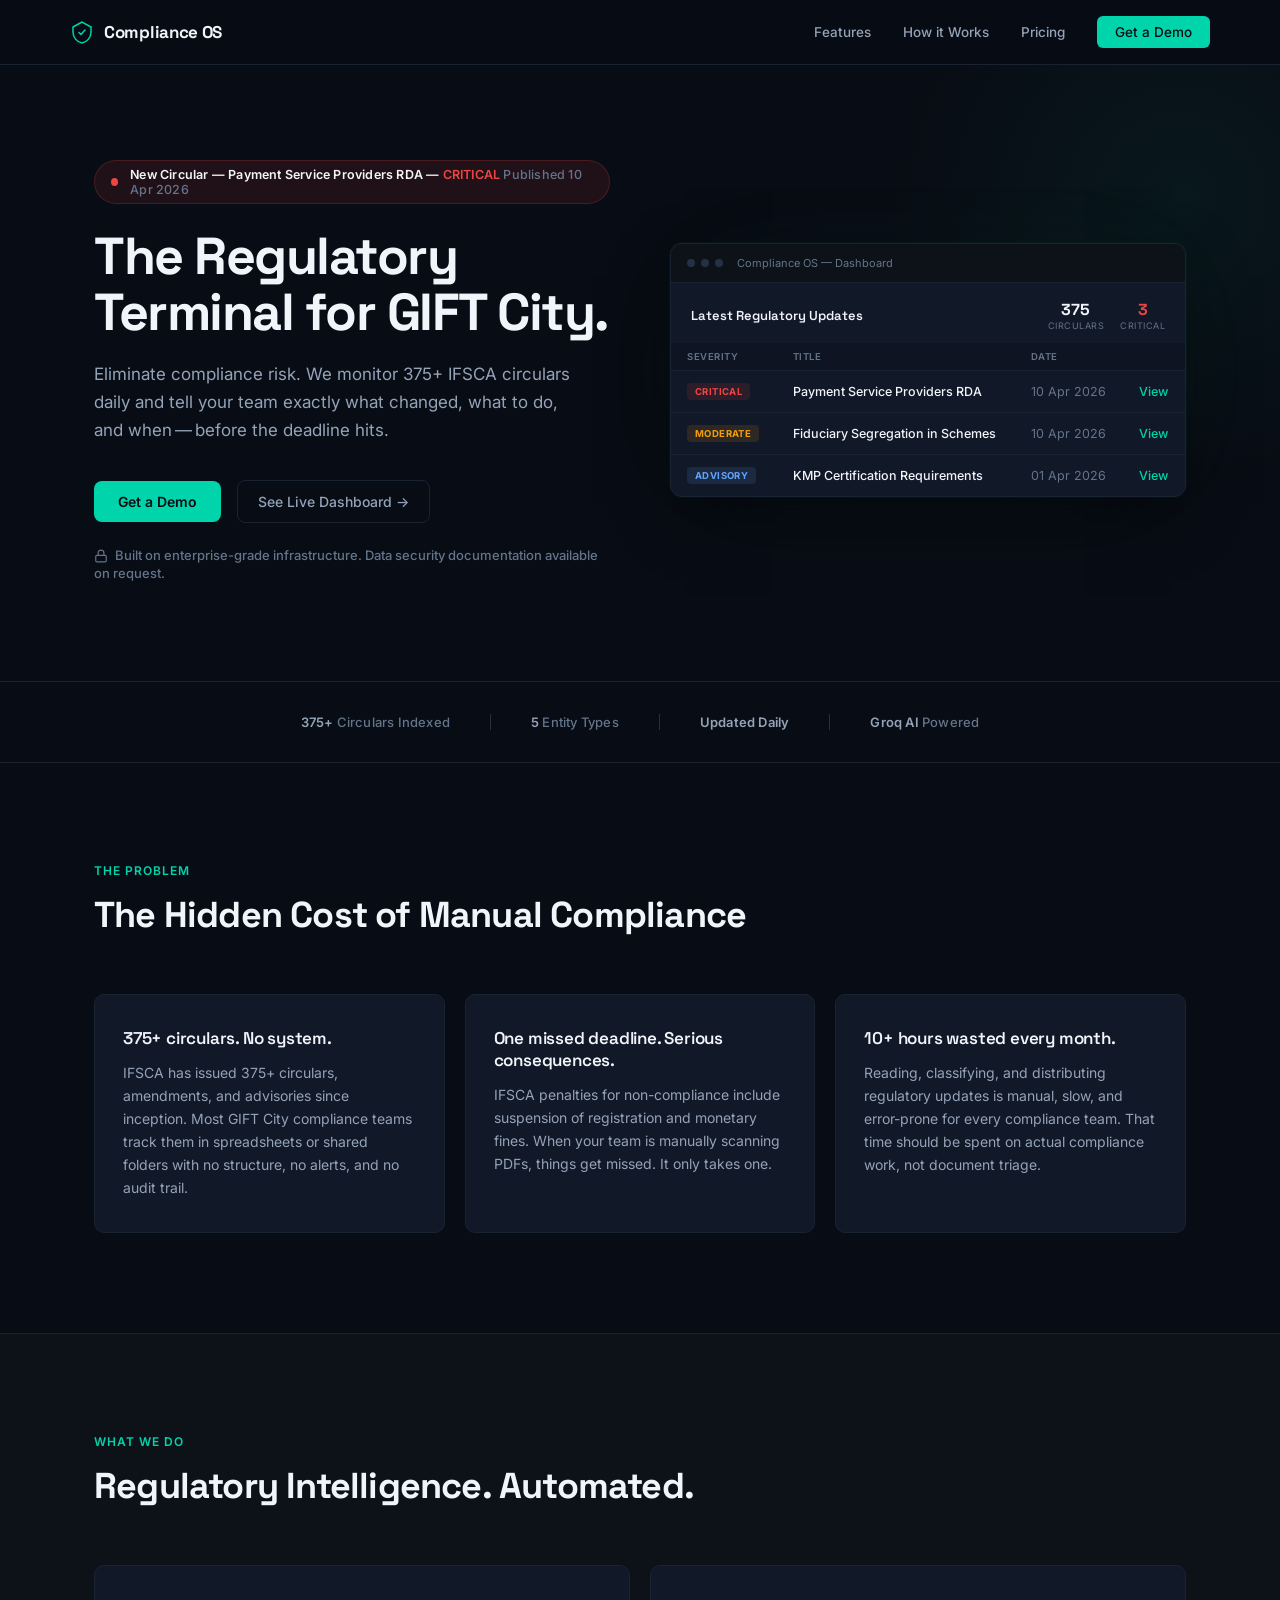
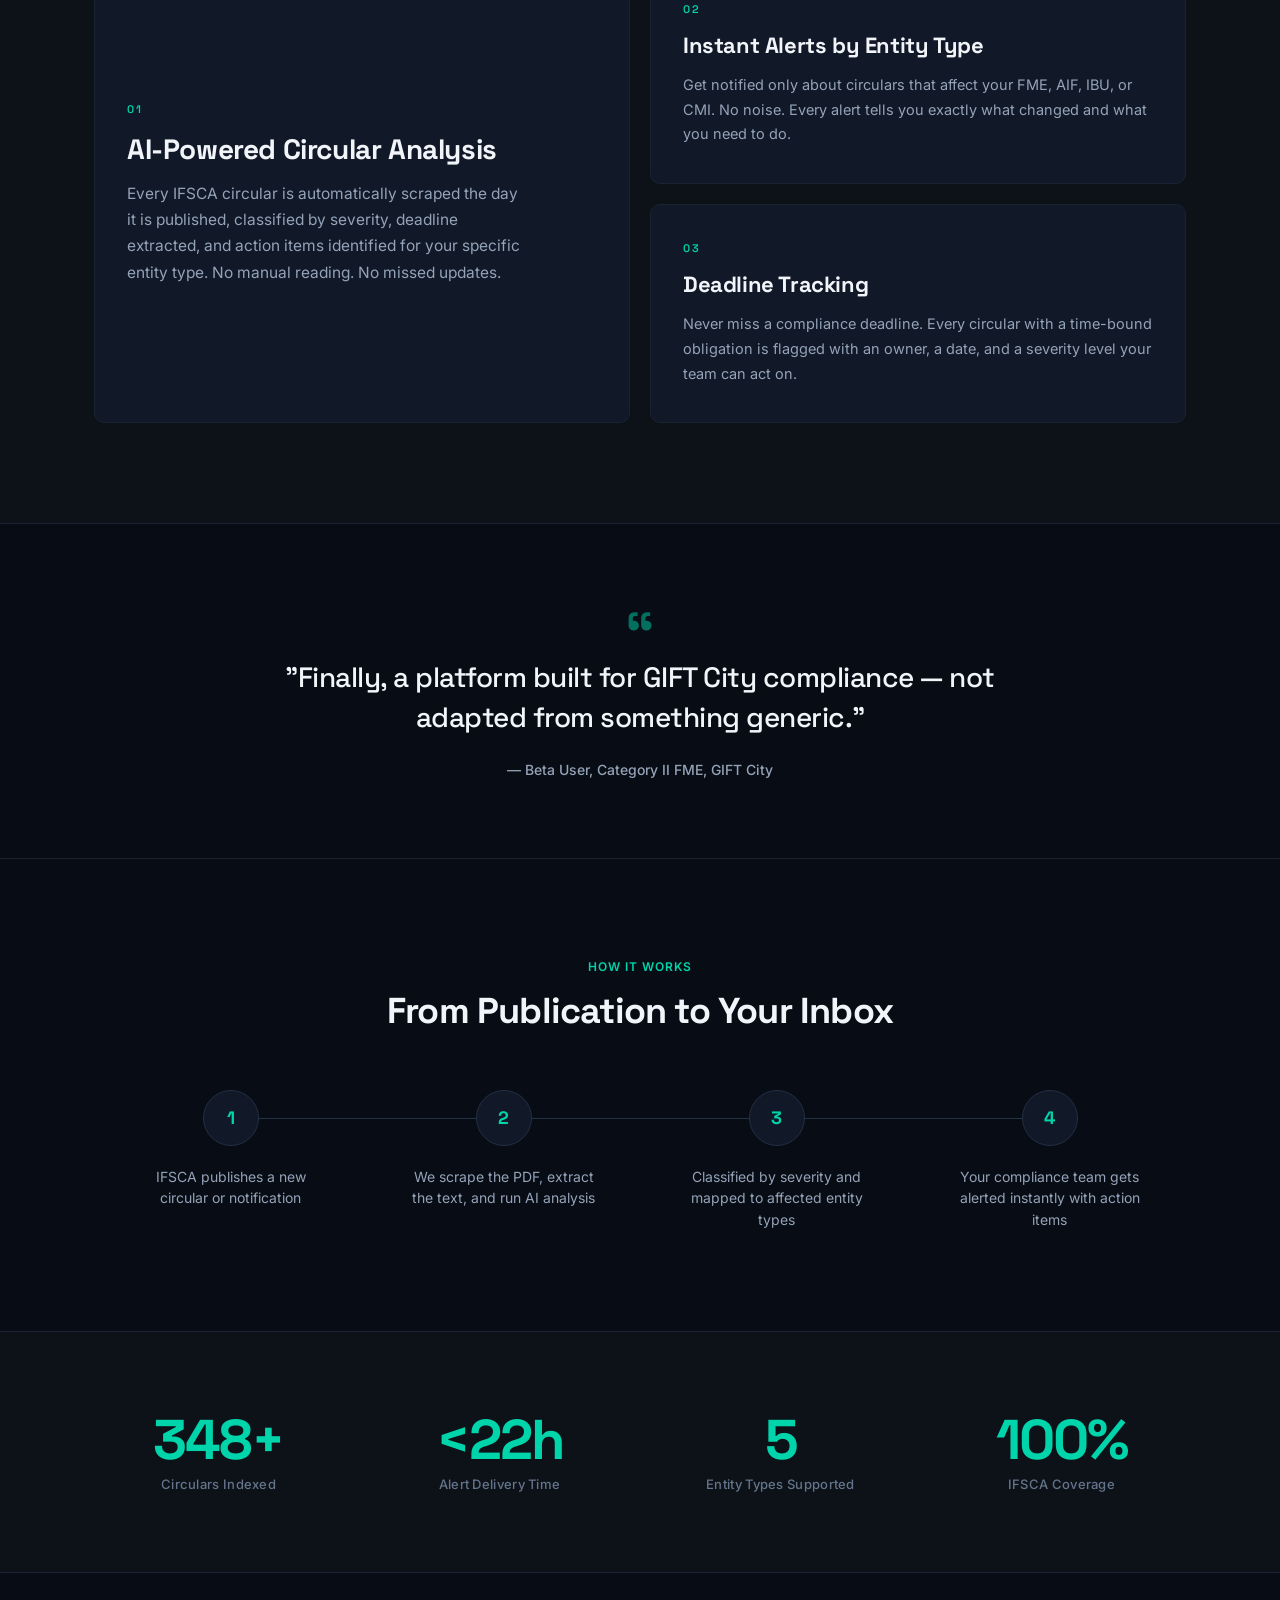
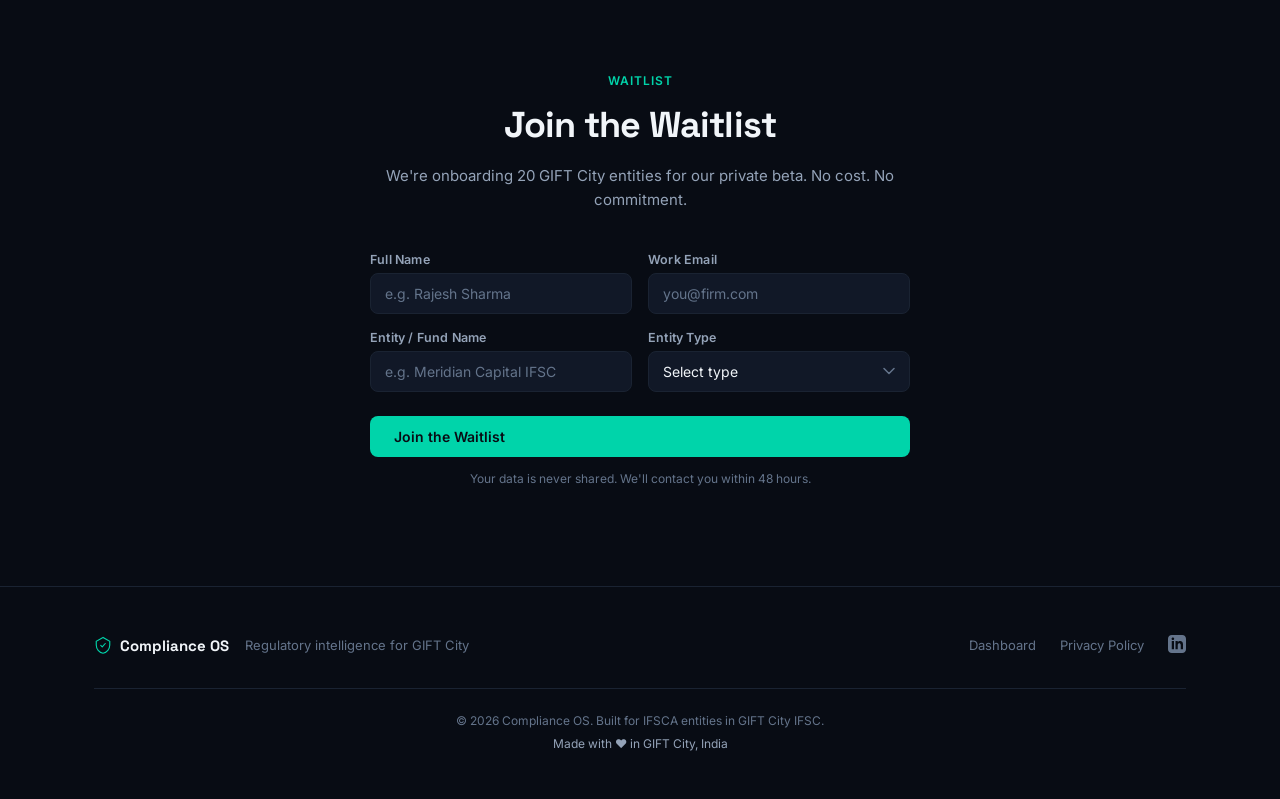
==== commit 2128e934: "feat: phase 1 ux redesign (split pane, read state, messaging)" ====
--- a/index.html
+++ b/index.html
@@ -1224,7 +1224,7 @@
                 <a href="#features">Features</a>
                 <a href="#how-it-works">How it Works</a>
                 <a href="#pricing">Pricing</a>
-                <a href="auth.html" class="nav-cta">Request Early Access</a>
+                <a href="auth.html" class="nav-cta">Get a Demo</a>
             </div>
             <button class="nav-hamburger" id="navToggle" aria-label="Menu">
                 <svg width="22" height="22" viewBox="0 0 24 24" fill="none" stroke="currentColor" stroke-width="2">
@@ -1248,14 +1248,16 @@
                                 class="ticker-highlight">CRITICAL</span> <span class="ticker-muted">Published 10 Apr
                                 2026</span></span>
                     </div>
-                    <h1 class="reveal reveal-delay-1">Every IFSCA Circular.<br>Analysed. Delivered.</h1>
-                    <p class="hero-sub reveal reveal-delay-2">Compliance OS monitors 375+ IFSCA circulars daily and
-                        tells your team exactly what changed, what to do, and when&thinsp;&mdash;&thinsp;before the
-                        deadline hits.</p>
+                    <h1 class="reveal reveal-delay-1">The Regulatory Terminal for GIFT City.</h1>
+                    <p class="hero-sub reveal reveal-delay-2">Eliminate compliance risk. We monitor 375+ IFSCA circulars daily and tell your team exactly what changed, what to do, and when&thinsp;&mdash;&thinsp;before the deadline hits.</p>
                     <div class="hero-actions reveal reveal-delay-3">
-                        <a href="auth.html" class="btn-primary">Request Early Access</a>
+                        <a href="auth.html" class="btn-primary">Get a Demo</a>
                         <a href="/auth" class="btn-ghost">See Live Dashboard →</a>
                     </div>
+                    <p class="reveal reveal-delay-4" style="font-size: 13px; color: var(--text-muted); margin-top: 24px; font-weight: 500;">
+                        <svg width="14" height="14" viewBox="0 0 24 24" fill="none" stroke="currentColor" stroke-width="2" style="vertical-align: middle; margin-right: 4px; margin-bottom: 2px;"><rect x="3" y="11" width="18" height="11" rx="2" ry="2"></rect><path d="M7 11V7a5 5 0 0 1 10 0v4"></path></svg>
+                        Built on enterprise-grade infrastructure. Data security documentation available on request.
+                    </p>
                 </div>
                 <div class="reveal reveal-delay-2">
                     <div class="hero-mockup">
@@ -1448,109 +1450,7 @@
         </div>
     </section>
 
-    <!-- ── Pricing ─────────────────────────────────────── -->
-    <section class="pricing" id="pricing">
-        <div class="container">
-            <div class="section-label reveal" style="text-align:center;">Pricing</div>
-            <h2 class="section-heading reveal reveal-delay-1" style="text-align:center; margin-bottom: 24px;">Simple,
-                Transparent Pricing</h2>
-            <p class="cta-sub reveal reveal-delay-2" style="margin-top:0;">Start free. Scale when you need to.</p>
-
-            <div class="pricing-grid">
-                <!-- Starter -->
-                <div class="pricing-card reveal reveal-delay-1">
-                    <div class="pricing-tier">STARTER</div>
-                    <div class="pricing-price">Free</div>
-                    <ul class="pricing-features">
-                        <li><svg width="16" height="16" viewBox="0 0 24 24" fill="none" stroke="currentColor"
-                                stroke-width="2">
-                                <polyline points="20 6 9 17 4 12" />
-                            </svg> 5 circular summaries per month</li>
-                        <li><svg width="16" height="16" viewBox="0 0 24 24" fill="none" stroke="currentColor"
-                                stroke-width="2">
-                                <polyline points="20 6 9 17 4 12" />
-                            </svg> Email alerts (weekly digest)</li>
-                        <li><svg width="16" height="16" viewBox="0 0 24 24" fill="none" stroke="currentColor"
-                                stroke-width="2">
-                                <polyline points="20 6 9 17 4 12" />
-                            </svg> 1 entity type</li>
-                        <li><svg width="16" height="16" viewBox="0 0 24 24" fill="none" stroke="currentColor"
-                                stroke-width="2">
-                                <polyline points="20 6 9 17 4 12" />
-                            </svg> Community support</li>
-                    </ul>
-                    <a href="auth.html" class="pricing-btn pricing-btn-secondary">Start Free</a>
-                </div>
-
-                <!-- Professional -->
-                <div class="pricing-card popular reveal reveal-delay-2">
-                    <div class="pricing-badge">Most Popular</div>
-                    <div class="pricing-tier">PROFESSIONAL</div>
-                    <div class="pricing-price">₹4,999<span>/month</span></div>
-                    <ul class="pricing-features">
-                        <li><svg width="16" height="16" viewBox="0 0 24 24" fill="none" stroke="currentColor"
-                                stroke-width="2">
-                                <polyline points="20 6 9 17 4 12" />
-                            </svg> Unlimited circular summaries</li>
-                        <li><svg width="16" height="16" viewBox="0 0 24 24" fill="none" stroke="currentColor"
-                                stroke-width="2">
-                                <polyline points="20 6 9 17 4 12" />
-                            </svg> Instant email alerts</li>
-                        <li><svg width="16" height="16" viewBox="0 0 24 24" fill="none" stroke="currentColor"
-                                stroke-width="2">
-                                <polyline points="20 6 9 17 4 12" />
-                            </svg> All entity types</li>
-                        <li><svg width="16" height="16" viewBox="0 0 24 24" fill="none" stroke="currentColor"
-                                stroke-width="2">
-                                <polyline points="20 6 9 17 4 12" />
-                            </svg> AI Q&A chat (coming soon)</li>
-                        <li><svg width="16" height="16" viewBox="0 0 24 24" fill="none" stroke="currentColor"
-                                stroke-width="2">
-                                <polyline points="20 6 9 17 4 12" />
-                            </svg> Deadline calendar</li>
-                        <li><svg width="16" height="16" viewBox="0 0 24 24" fill="none" stroke="currentColor"
-                                stroke-width="2">
-                                <polyline points="20 6 9 17 4 12" />
-                            </svg> Priority support</li>
-                    </ul>
-                    <a href="auth.html" class="pricing-btn pricing-btn-primary">Request Early Access</a>
-                </div>
-
-                <!-- Enterprise -->
-                <div class="pricing-card reveal reveal-delay-3">
-                    <div class="pricing-tier">ENTERPRISE</div>
-                    <div class="pricing-price">Custom</div>
-                    <ul class="pricing-features">
-                        <li><svg width="16" height="16" viewBox="0 0 24 24" fill="none" stroke="currentColor"
-                                stroke-width="2">
-                                <polyline points="20 6 9 17 4 12" />
-                            </svg> Everything in Professional</li>
-                        <li><svg width="16" height="16" viewBox="0 0 24 24" fill="none" stroke="currentColor"
-                                stroke-width="2">
-                                <polyline points="20 6 9 17 4 12" />
-                            </svg> Multi-user team access</li>
-                        <li><svg width="16" height="16" viewBox="0 0 24 24" fill="none" stroke="currentColor"
-                                stroke-width="2">
-                                <polyline points="20 6 9 17 4 12" />
-                            </svg> API access</li>
-                        <li><svg width="16" height="16" viewBox="0 0 24 24" fill="none" stroke="currentColor"
-                                stroke-width="2">
-                                <polyline points="20 6 9 17 4 12" />
-                            </svg> White-label reports</li>
-                        <li><svg width="16" height="16" viewBox="0 0 24 24" fill="none" stroke="currentColor"
-                                stroke-width="2">
-                                <polyline points="20 6 9 17 4 12" />
-                            </svg> Dedicated account manager</li>
-                        <li><svg width="16" height="16" viewBox="0 0 24 24" fill="none" stroke="currentColor"
-                                stroke-width="2">
-                                <polyline points="20 6 9 17 4 12" />
-                            </svg> SLA guarantee</li>
-                    </ul>
-                    <a href="auth.html" class="pricing-btn pricing-btn-secondary">Contact Us</a>
-                </div>
-            </div>
-        </div>
-    </section>
+
 
     <!-- ── Early Access ────────────────────────────────── -->
     <section class="cta-section" id="early-access">
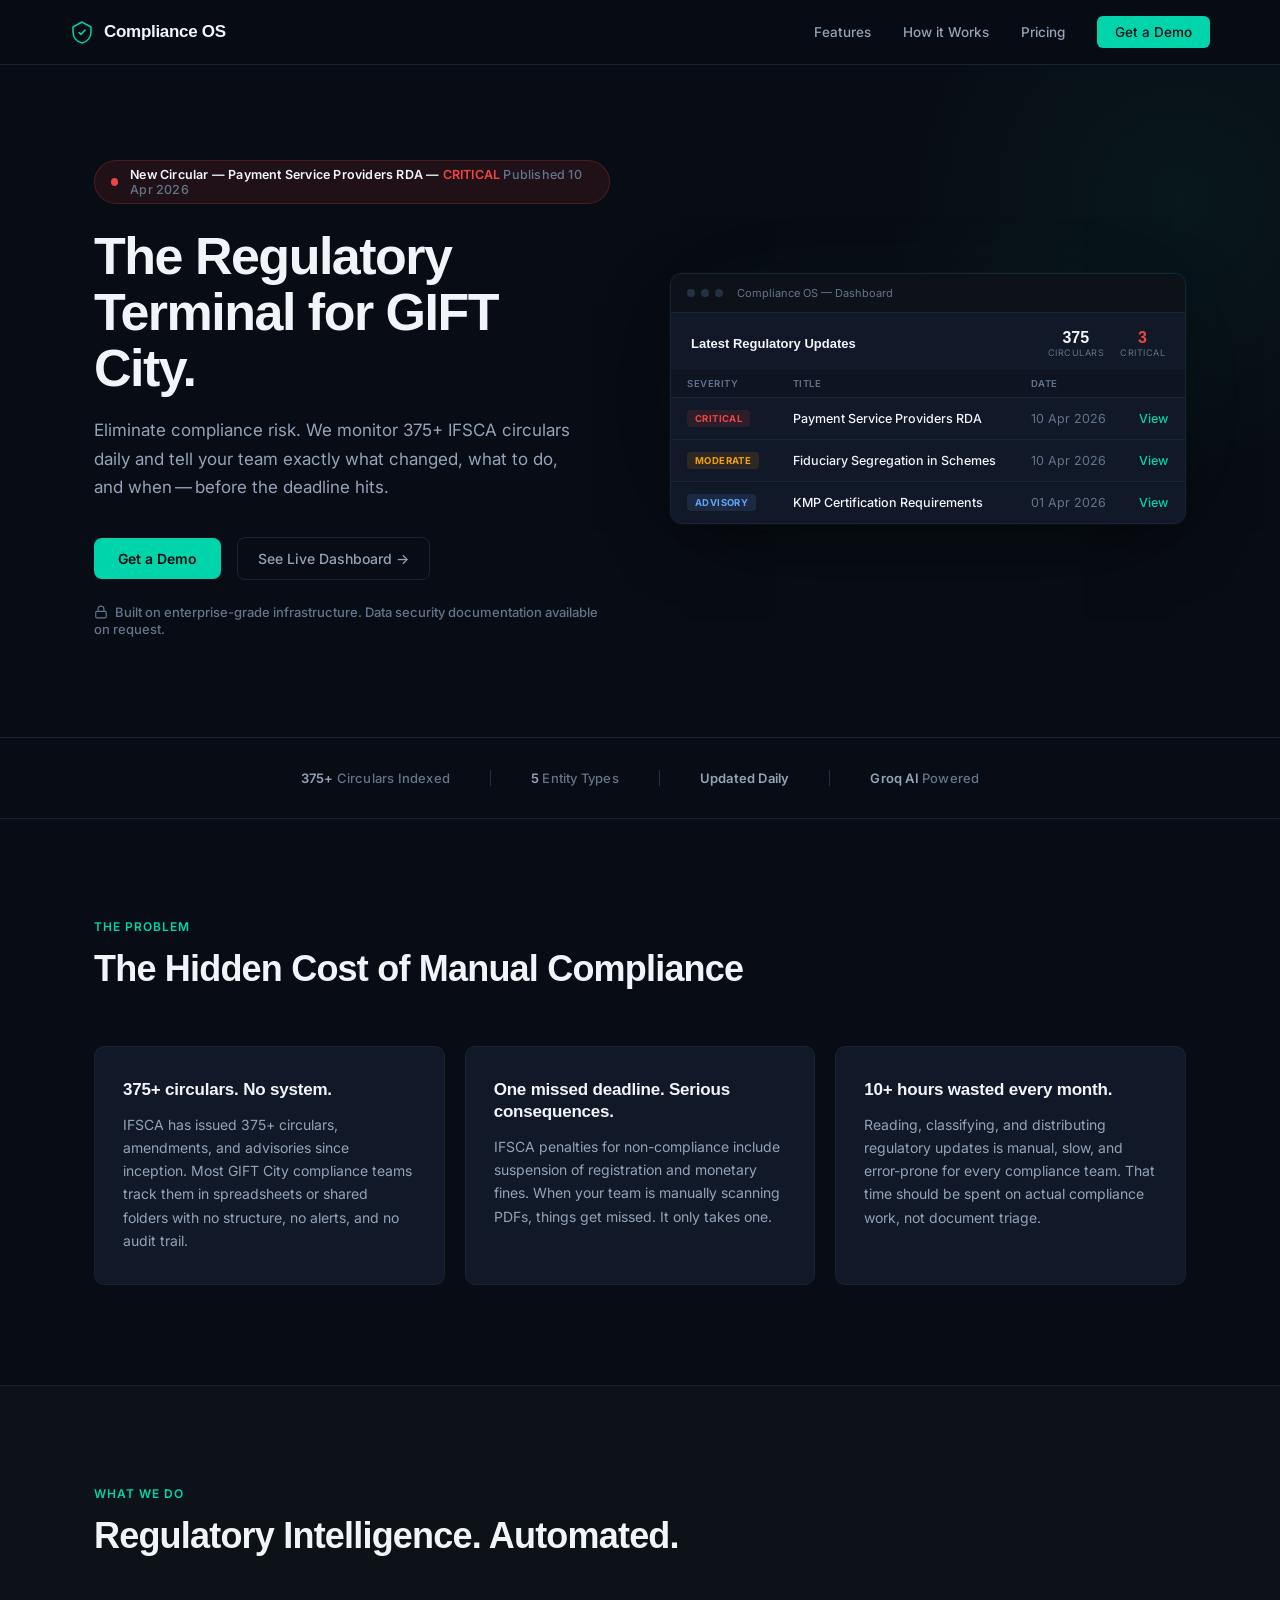
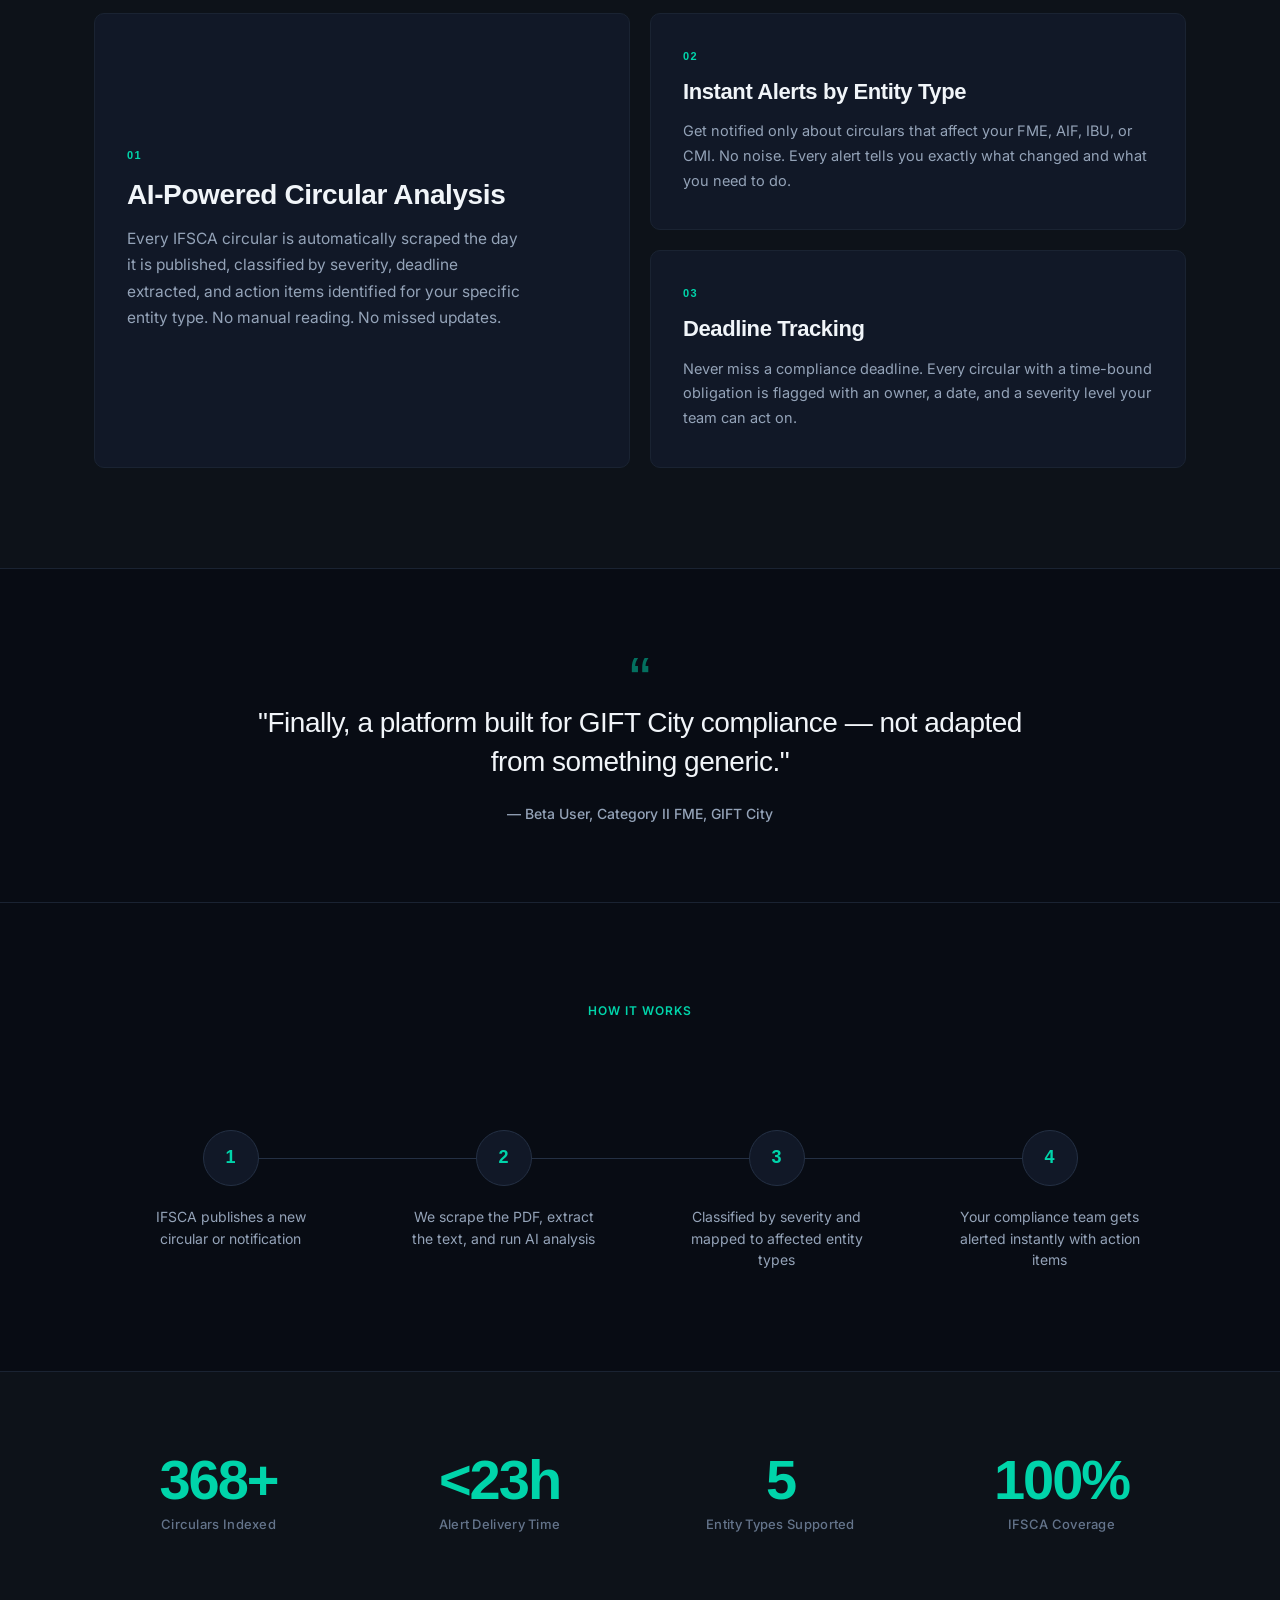
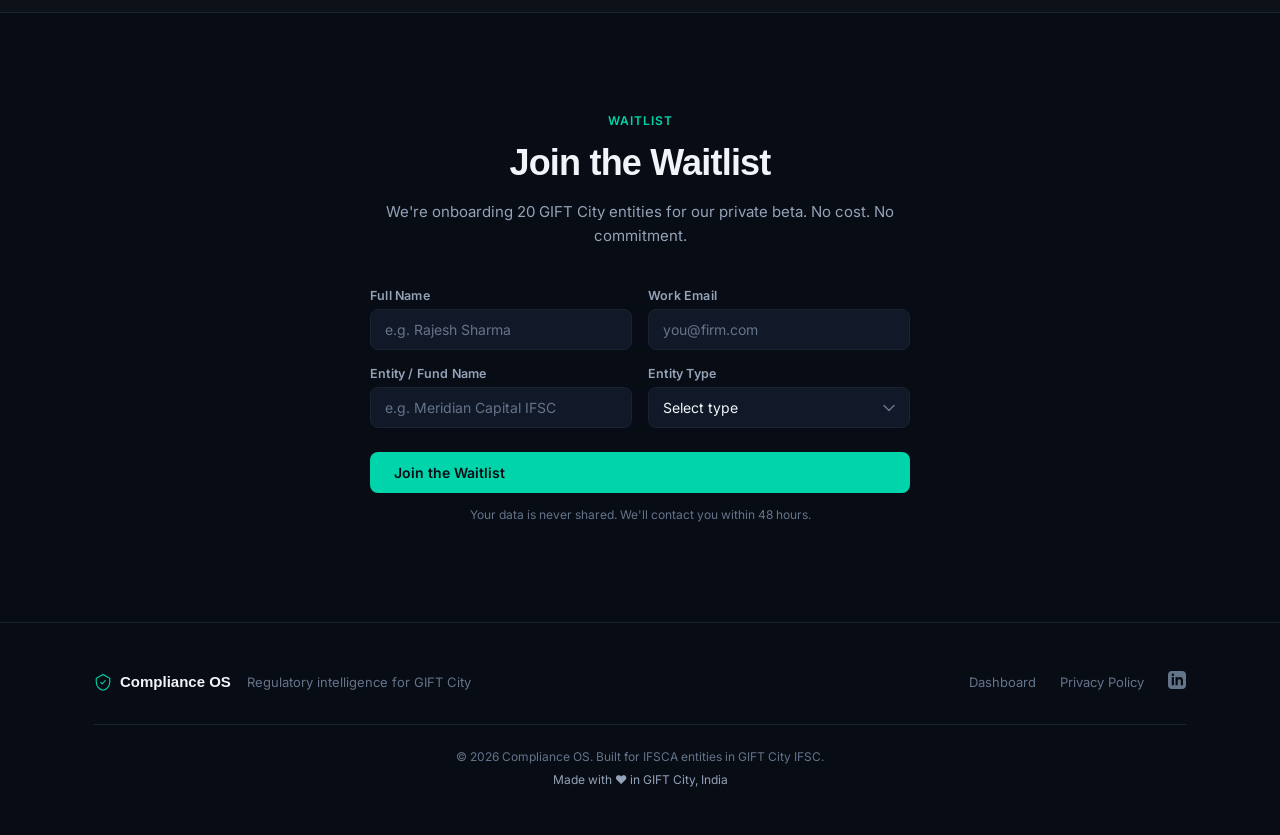
==== commit c9ef6ee8: "feat: add Geist display font, define --font-display and --font-body tokens" ====
--- a/index.html
+++ b/index.html
@@ -9,9 +9,7 @@
         content="Compliance OS monitors 375+ IFSCA circulars daily and tells your compliance team exactly what changed, what to do, and when — before the deadline hits.">
     <link rel="preconnect" href="https://fonts.googleapis.com">
     <link rel="preconnect" href="https://fonts.gstatic.com" crossorigin>
-    <link
-        href="https://fonts.googleapis.com/css2?family=Inter:wght@400;500;600&family=Space+Grotesk:wght@500;600;700&display=swap"
-        rel="stylesheet">
+    <link href="https://fonts.googleapis.com/css2?family=Geist:wght@400;500;600;700&family=Inter:wght@300..600&family=JetBrains+Mono:wght@400;500&display=swap" rel="stylesheet">
     <style>
         /* ============================================================
            COMPLIANCE OS — Landing Page
